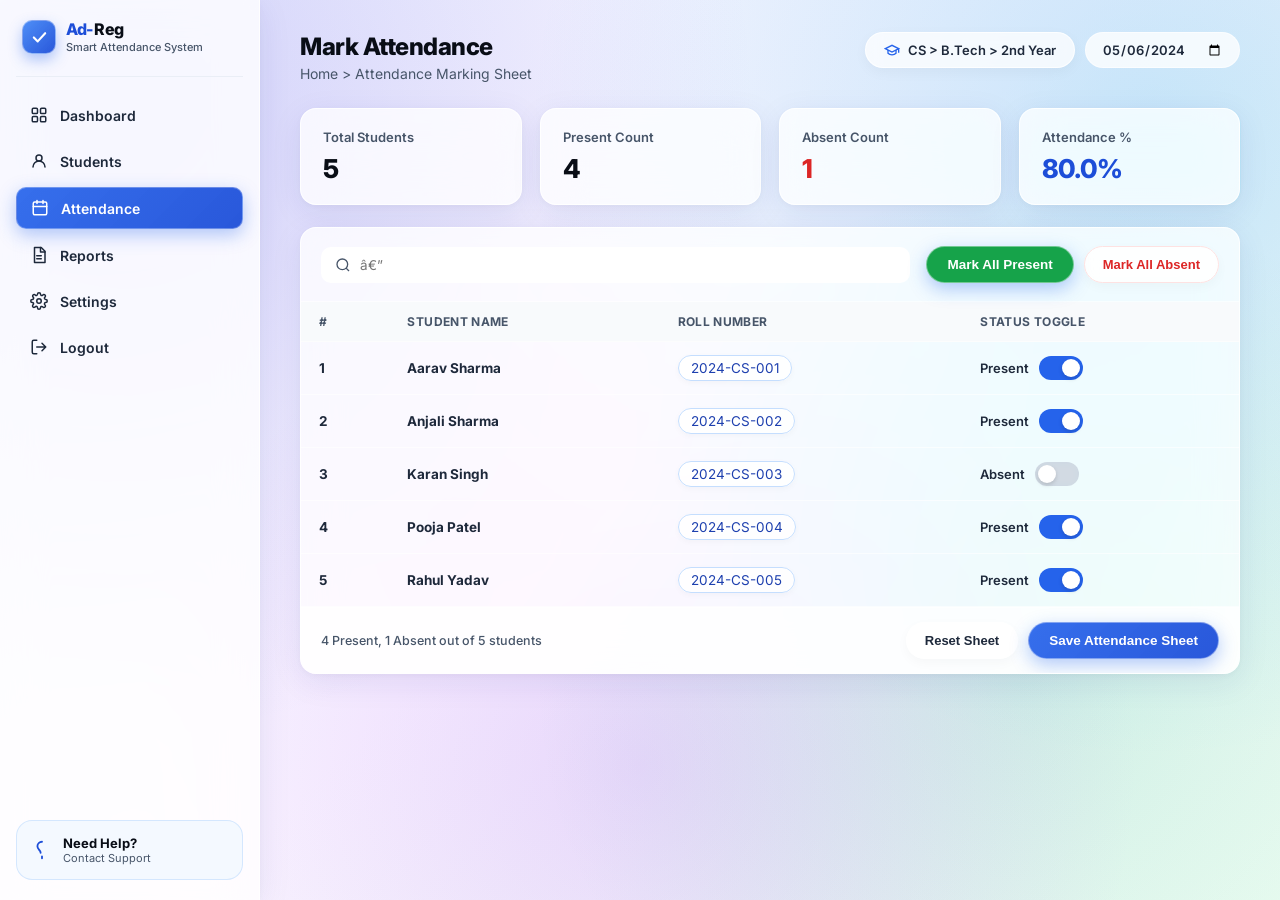
==== attendance.html @ e1b3cce5 "first commit" ====
﻿<!DOCTYPE html>
<html lang="en">
<head>
<meta charset="UTF-8">
<meta name="viewport" content="width=device-width, initial-scale=1.0">
<title>Ad-Reg â€” Mark Attendance</title>
<link rel="preconnect" href="https://fonts.googleapis.com">
<link href="https://fonts.googleapis.com/css2?family=Inter:wght@400;500;600;700;800&display=swap" rel="stylesheet">
<link rel="stylesheet" href="styles.css">
</head>
<body class="app-body">

<div class="app-shell">

  <aside class="sidebar" id="sidebar">
    <div class="sidebar-brand">
      <span class="badge">
        <svg viewBox="0 0 24 24" fill="none" xmlns="http://www.w3.org/2000/svg">
          <path d="M4 12L9.5 17.5L20 6" stroke="white" stroke-width="3" stroke-linecap="round" stroke-linejoin="round"/>
        </svg>
      </span>
      <div>
        <h1><span class="accent">Ad-</span><span class="dark">Reg</span></h1>
        <p class="sidebar-tag">Smart Attendance System</p>
      </div>
    </div>

    <nav class="nav-list">
      <a href="dashboard.html" class="nav-item">
        <svg viewBox="0 0 24 24"><rect x="3" y="3" width="7" height="7" rx="1.5"/><rect x="14" y="3" width="7" height="7" rx="1.5"/><rect x="3" y="14" width="7" height="7" rx="1.5"/><rect x="14" y="14" width="7" height="7" rx="1.5"/></svg>
        Dashboard
      </a>
      <a href="students.html" class="nav-item">
        <svg viewBox="0 0 24 24"><circle cx="12" cy="8" r="4"/><path d="M4 20c0-4.4 3.6-8 8-8s8 3.6 8 8"/></svg>
        Students
      </a>
      <a href="attendance.html" class="nav-item active">
        <svg viewBox="0 0 24 24"><rect x="3" y="4" width="18" height="17" rx="2"/><path d="M8 2v4M16 2v4M3 10h18"/></svg>
        Attendance
      </a>
      <a href="reports.html" class="nav-item">
        <svg viewBox="0 0 24 24"><path d="M6 2h9l5 5v15H6z"/><path d="M14 2v6h6M9 13h6M9 17h6"/></svg>
        Reports
      </a>
      <a href="settings.html" class="nav-item">
        <svg viewBox="0 0 24 24"><circle cx="12" cy="12" r="3"/><path d="M19.4 15a1.7 1.7 0 0 0 .3 1.9l.1.1a2 2 0 1 1-2.8 2.8l-.1-.1a1.7 1.7 0 0 0-1.9-.3 1.7 1.7 0 0 0-1 1.5V21a2 2 0 1 1-4 0v-.1a1.7 1.7 0 0 0-1-1.6 1.7 1.7 0 0 0-1.9.3l-.1.1a2 2 0 1 1-2.8-2.8l.1-.1a1.7 1.7 0 0 0 .3-1.9 1.7 1.7 0 0 0-1.5-1H3a2 2 0 1 1 0-4h.1a1.7 1.7 0 0 0 1.6-1 1.7 1.7 0 0 0-.3-1.9l-.1-.1a2 2 0 1 1 2.8-2.8l.1.1a1.7 1.7 0 0 0 1.9.3H9a1.7 1.7 0 0 0 1-1.5V3a2 2 0 1 1 4 0v.1a1.7 1.7 0 0 0 1 1.5 1.7 1.7 0 0 0 1.9-.3l.1-.1a2 2 0 1 1 2.8 2.8l-.1.1a1.7 1.7 0 0 0-.3 1.9V9a1.7 1.7 0 0 0 1.5 1H21a2 2 0 1 1 0 4h-.1a1.7 1.7 0 0 0-1.5 1Z"/></svg>
        Settings
      </a>
      <a href="index.html" class="nav-item">
        <svg viewBox="0 0 24 24"><path d="M9 21H5a2 2 0 0 1-2-2V5a2 2 0 0 1 2-2h4"/><path d="M16 17l5-5-5-5M21 12H9"/></svg>
        Logout
      </a>
    </nav>

    <div class="help-widget">
      <svg viewBox="0 0 24 24"><path d="M12 19v2M12 3a5 5 0 0 0-5 5c0 2 1 3 2 4s1.5 1.5 1.5 3"/><circle cx="12" cy="9" r="0"/></svg>
      <div>
        <p class="help-title">Need Help?</p>
        <p class="help-sub">Contact Support</p>
      </div>
    </div>
  </aside>

  <main class="main-content">

    <header class="content-header">
      <div>
        <h2>Mark Attendance</h2>
        <p class="welcome-line">Home &gt; Attendance Marking Sheet</p>
      </div>
      <div class="header-actions">
        <div class="select-wrapper">
          <button type="button" class="btn-faction-selector" id="openFactionBtn">
            <svg viewBox="0 0 24 24" class="faction-icon" fill="none" stroke="currentColor" stroke-width="2"><path d="M22 10v6M2 10l10-5 10 5-10 5z"/><path d="M6 12v5c3 3 9 3 12 0v-5"/></svg>
            <span id="factionButtonText">CS &gt; B.Tech &gt; 2nd Year</span>
          </button>
        </div>
        <input type="date" id="attendanceDatePicker" class="select-pill" value="2024-05-06">
      </div>
    </header>

    <!-- Live Attendance Marking Stats Summary -->
    <section class="stat-grid">
      <div class="stat-card">
        <p class="stat-label">Total Students</p>
        <p class="stat-value" id="markTotalCount">5</p>
      </div>
      <div class="stat-card">
        <p class="stat-label">Present Count</p>
        <p class="stat-value" id="markPresentCount">4</p>
      </div>
      <div class="stat-card">
        <p class="stat-label">Absent Count</p>
        <p class="stat-value stat-danger" id="markAbsentCount">1</p>
      </div>
      <div class="stat-card">
        <p class="stat-label">Attendance %</p>
        <p class="stat-value stat-accent" id="markPercentageRate">80.0%</p>
      </div>
    </section>

    <!-- Marking Table Panel -->
    <section class="panel table-panel">
      
      <div class="table-toolbar">
        <div class="search-box">
          <svg viewBox="0 0 24 24" fill="none" stroke="currentColor" stroke-width="2"><circle cx="11" cy="11" r="8"/><line x1="21" y1="21" x2="16.65" y2="16.65"/></svg>
          <input type="text" id="markingSearchInput" placeholder="â€”">
        </div>

        <div style="display: flex; gap: 10px;">
          <button type="button" class="btn-primary-action" style="background: #16a34a;" onclick="markAllStatus(true)">Mark All Present</button>
          <button type="button" class="btn-secondary" style="color: var(--danger); border-color: #fee2e2;" onclick="markAllStatus(false)">Mark All Absent</button>
        </div>
      </div>

      <div class="table-responsive">
        <table class="data-table">
          <thead>
            <tr>
              <th>#</th>
              <th>Student Name</th>
              <th>Roll Number</th>
              <th>Status Toggle</th>
            </tr>
          </thead>
          <tbody id="attendanceMarkingBody">
            <!-- Rendered via script.js -->
          </tbody>
        </table>
      </div>

      <div class="table-footer" style="display: flex; justify-content: space-between; align-items: center;">
        <p id="markingSummaryText">5 students in this session</p>
        <div style="display: flex; gap: 10px;">
          <button type="button" class="btn-secondary" onclick="location.reload()">Reset Sheet</button>
          <button type="button" class="btn-primary-action" onclick="saveAttendanceSheet()">Save Attendance Sheet</button>
        </div>
      </div>

    </section>

  </main>

</div>

<script src="script.js"></script>
</body>
</html>
---- styles.css ----
:root{
  /* blue palette */
  --blue-50:  #eff6ff;
  --blue-100: #dbeafe;
  --blue-200: #bfdbfe;
  --blue-300: #93c5fd;
  --blue-400: #60a5fa;
  --blue-500: #3b82f6;
  --blue-600: #2563eb;
  --blue-700: #1d4ed8;
  --blue-800: #1e40af;
  --blue-900: #1e3a8a;

  --ink-900:#090d16;
  --ink-700:#1e293b;
  --ink-500:#475569;
  --ink-300:#94a3b8;
  --border:rgba(255, 255, 255, 0.6);
  --bg:#f8fafc;
  --white:rgba(255, 255, 255, 0.78);
  --danger:#dc2626;
  
  /* Glassmorphism System Tokens */
  --radius-lg:22px;
  --radius-md:16px;
  --radius-sm:10px;
  
  --glass-bg: rgba(255, 255, 255, 0.78);
  --glass-bg-hover: rgba(255, 255, 255, 0.92);
  --glass-border: 1px solid rgba(255, 255, 255, 0.85);
  --glass-blur: blur(20px) saturate(190%);
  --glass-shadow: 0 8px 32px 0 rgba(31, 38, 135, 0.08), 0 2px 8px 0 rgba(0, 0, 0, 0.04);
  --glass-input-bg: rgba(255, 255, 255, 0.8);
}

*{box-sizing:border-box; margin:0; padding:0;}

body, .app-body{
  font-family:'Inter', -apple-system, BlinkMacSystemFont, sans-serif;
  background:
    radial-gradient(circle at 10% 12%, rgba(79, 70, 229, 0.2), transparent 45%),
    radial-gradient(circle at 90% 15%, rgba(14, 165, 233, 0.22), transparent 45%),
    radial-gradient(circle at 50% 85%, rgba(168, 85, 247, 0.2), transparent 50%),
    radial-gradient(circle at 80% 75%, rgba(16, 185, 129, 0.16), transparent 40%),
    linear-gradient(135deg, #f0f4ff 0%, #faf5ff 50%, #f0fdf4 100%);
  background-attachment: fixed;
  min-height:100vh;
  display:flex;
  align-items:center;
  justify-content:center;
  padding:40px 20px;
  color:var(--ink-900);
}

.page{
  width:100%;
  max-width:960px;
  display:flex;
  flex-direction:column;
  align-items:center;
  gap:28px;
}

.brand{
  display:flex;
  flex-direction:column;
  align-items:center;
  gap:6px;
  text-align:center;
}

.brand-mark{
  display:flex;
  align-items:center;
  gap:8px;
}

.brand-mark .badge{
  width:36px;
  height:36px;
  border-radius:12px;
  background:linear-gradient(135deg, rgba(59,130,246,0.9), rgba(29,78,216,0.95));
  display:flex;
  align-items:center;
  justify-content:center;
  box-shadow:0 6px 16px rgba(37,99,235,0.35);
  border:1px solid rgba(255,255,255,0.4);
  backdrop-filter:blur(8px);
}

.brand-mark .badge svg{width:18px; height:18px;}

.brand-mark h1{
  font-size:26px;
  font-weight:800;
  letter-spacing:-0.02em;
}
.brand-mark h1 .accent{color:var(--blue-700);}
.brand-mark h1 .dark{color:var(--ink-900);}

.brand p{
  font-size:14px;
  color:var(--ink-500);
  font-weight:500;
}

.card{
  width:100%;
  background:var(--glass-bg);
  backdrop-filter:var(--glass-blur);
  -webkit-backdrop-filter:var(--glass-blur);
  border-radius:var(--radius-lg);
  box-shadow:var(--glass-shadow);
  display:grid;
  grid-template-columns:1fr 1fr;
  overflow:hidden;
  border:var(--glass-border);
}

/* ---------- Illustration side ---------- */
.illustration{
  position:relative;
  background:linear-gradient(160deg, var(--blue-50) 0%, #e7f0fe 60%, var(--blue-100) 100%);
  display:flex;
  align-items:center;
  justify-content:center;
  padding:40px;
  overflow:hidden;
}

.illustration::before,
.illustration::after{
  content:"";
  position:absolute;
  border-radius:50%;
}
.illustration::before{
  width:260px; height:260px;
  background:radial-gradient(circle, rgba(37,99,235,0.10), transparent 70%);
  top:-60px; left:-60px;
}
.illustration::after{
  width:220px; height:220px;
  background:radial-gradient(circle, rgba(37,99,235,0.12), transparent 70%);
  bottom:-60px; right:-40px;
}

.illustration svg{
  position:relative;
  z-index:1;
  width:100%;
  max-width:320px;
  height:auto;
}

.float-dot{
  position:absolute;
  border-radius:50%;
  background:var(--blue-500);
  opacity:0.25;
}
.fd1{width:10px; height:10px; top:18%; left:20%;}
.fd2{width:14px; height:14px; bottom:22%; right:16%;}
.fd3{width:8px; height:8px; top:65%; left:12%;}

/* ---------- Form side ---------- */
.form-side{
  padding:52px 48px;
  display:flex;
  flex-direction:column;
  justify-content:center;
}

.form-side h2{
  font-size:26px;
  font-weight:800;
  letter-spacing:-0.02em;
  margin-bottom:6px;
}

.form-side .subtitle{
  font-size:14px;
  color:var(--ink-500);
  margin-bottom:30px;
}

.field{
  margin-bottom:18px;
}

.field label{
  display:block;
  font-size:13px;
  font-weight:600;
  color:var(--ink-700);
  margin-bottom:7px;
}

.input-wrap{
  position:relative;
}

.input-wrap input{
  width:100%;
  padding:12px 16px;
  font-size:14px;
  font-family:inherit;
  color:var(--ink-900);
  background:rgba(255, 255, 255, 0.65);
  backdrop-filter:blur(8px);
  -webkit-backdrop-filter:blur(8px);
  border:1px solid rgba(226, 232, 240, 0.8);
  border-radius:var(--radius-sm);
  outline:none;
  box-shadow:0 2px 6px rgba(0,0,0,0.02);
  transition:all .2s ease;
}

.input-wrap input::placeholder{color:var(--ink-300);}

.input-wrap input:focus{
  background:rgba(255, 255, 255, 0.9);
  border-color:var(--blue-500);
  box-shadow:0 0 0 4px rgba(59, 130, 246, 0.16);
}

.input-wrap input.error{
  border-color:var(--danger);
}

.input-wrap input.error:focus{
  box-shadow:0 0 0 4px rgba(239, 68, 68, 0.16);
}

.toggle-visibility{
  position:absolute;
  right:12px;
  top:50%;
  transform:translateY(-50%);
  background:none;
  border:none;
  cursor:pointer;
  padding:4px;
  color:var(--ink-300);
  display:flex;
  align-items:center;
  justify-content:center;
  transition:color .15s ease;
}
.toggle-visibility:hover{color:var(--ink-500);}
.toggle-visibility svg{width:18px; height:18px;}

.error-text{
  font-size:12px;
  color:var(--danger);
  margin-top:6px;
  display:none;
}
.error-text.show{display:block;}

.row-between{
  display:flex;
  align-items:center;
  justify-content:space-between;
  margin-bottom:26px;
}

.remember{
  display:flex;
  align-items:center;
  gap:8px;
  font-size:13px;
  color:var(--ink-700);
  user-select:none;
  cursor:pointer;
}

.remember input[type="checkbox"]{
  width:16px;
  height:16px;
  accent-color:var(--blue-600);
  cursor:pointer;
}

.forgot{
  font-size:13px;
  color:var(--blue-700);
  font-weight:600;
  text-decoration:none;
}
.forgot:hover{text-decoration:underline;}

.btn-login{
  width:100%;
  padding:14px;
  background:linear-gradient(135deg, rgba(37, 99, 235, 0.92), rgba(29, 78, 216, 0.95));
  color:#fff;
  border:1px solid rgba(255, 255, 255, 0.4);
  backdrop-filter:blur(8px);
  border-radius:999px;
  font-size:15px;
  font-weight:700;
  font-family:inherit;
  cursor:pointer;
  display:flex;
  align-items:center;
  justify-content:center;
  gap:8px;
  transition:all .2s ease;
  box-shadow:0 8px 24px -4px rgba(37, 99, 235, 0.4);
}
.btn-login:hover{transform:translateY(-2px); box-shadow:0 12px 28px -4px rgba(37, 99, 235, 0.5);}
.btn-login:active{transform:scale(0.98);}
.btn-login:disabled{opacity:0.7; cursor:not-allowed;}

.spinner{
  width:16px; height:16px;
  border:2px solid rgba(255,255,255,0.4);
  border-top-color:#fff;
  border-radius:50%;
  animation:spin .7s linear infinite;
  display:none;
}
@keyframes spin{to{transform:rotate(360deg);}}

.signup-line{
  text-align:center;
  font-size:13px;
  color:var(--ink-500);
  margin-top:22px;
}
.signup-line a{
  color:var(--blue-700);
  font-weight:600;
  text-decoration:none;
}
.signup-line a:hover{text-decoration:underline;}

.footer-note{
  font-size:12px;
  color:var(--ink-300);
  text-align:center;
}

@media (max-width: 760px){
  .card{grid-template-columns:1fr;}
  .illustration{display:none;}
  .form-side{padding:36px 26px;}
}

/* ==========================================================
   DASHBOARD / APP SHELL (sidebar + main content)
   ========================================================== */

.app-body{
  padding:0;
  display:block;
  min-height:100vh;
}

.app-shell{
  display:flex;
  min-height:100vh;
}

/* ---- Sidebar ---- */
.sidebar{
  width:260px;
  flex-shrink:0;
  background:rgba(255, 255, 255, 0.82);
  backdrop-filter:var(--glass-blur);
  -webkit-backdrop-filter:var(--glass-blur);
  border-right:var(--glass-border);
  box-shadow:var(--glass-shadow);
  display:flex;
  flex-direction:column;
  padding:20px 16px;
  position:sticky;
  top:0;
  height:100vh;
  transition: transform 0.35s cubic-bezier(0.34, 1.56, 0.64, 1), width 0.35s cubic-bezier(0.34, 1.56, 0.64, 1), padding 0.3s ease;
  z-index: 90;
}

/* ==========================================================
   STUDENT PORTAL FLOATING PROFILE BADGE & SNUG DROPDOWN MENU
   ========================================================== */

.student-portal-shell {
  width: 100%;
  max-width: 1360px;
  margin: 0 auto;
  padding: 24px 28px 48px;
  min-height: 100vh;
  display: flex;
  flex-direction: column;
}

.student-portal-top-bar {
  display: flex;
  align-items: center;
  justify-content: space-between;
  gap: 20px;
  margin-bottom: 24px;
  position: relative;
  z-index: 1000;
}

/* Left: Rectangular Profile Badge matching StudentPortal badge style */
.student-profile-dropdown-wrapper {
  position: relative;
  display: inline-block;
  z-index: 1010;
}

.student-profile-header-card {
  display: inline-flex;
  align-items: center;
  gap: 12px;
  background: rgba(255, 255, 255, 0.88);
  backdrop-filter: blur(16px);
  -webkit-backdrop-filter: blur(16px);
  border: 1px solid rgba(255, 255, 255, 0.95);
  padding: 6px 14px 6px 8px;
  border-radius: 14px;
  box-shadow: 0 4px 16px rgba(0, 0, 0, 0.05);
  cursor: pointer;
  user-select: none;
  transition: all 0.25s cubic-bezier(0.34, 1.56, 0.64, 1);
}

.student-profile-header-card:hover {
  background: rgba(255, 255, 255, 0.98);
  transform: translateY(-2px);
  box-shadow: 0 8px 24px rgba(31, 38, 135, 0.12);
}

.student-profile-header-card .avatar-circle {
  width: 36px;
  height: 36px;
  border-radius: 10px;
  background: linear-gradient(135deg, var(--blue-600), var(--blue-800));
  color: #fff;
  display: flex;
  align-items: center;
  justify-content: center;
  font-size: 13.5px;
  font-weight: 700;
  box-shadow: 0 4px 12px rgba(37, 99, 235, 0.25);
  border: 1.5px solid #fff;
  flex-shrink: 0;
}

.student-profile-header-card .profile-card-text {
  display: flex;
  flex-direction: column;
  text-align: left;
  line-height: 1.2;
}

.student-profile-header-card .profile-card-name {
  font-size: 13.5px;
  font-weight: 800;
  color: var(--ink-900);
}

.student-profile-header-card .profile-card-meta {
  font-size: 10.5px;
  font-weight: 600;
  color: var(--ink-500);
  margin-top: 1px;
}

.student-profile-header-card .profile-card-arrow {
  color: var(--ink-500);
  margin-left: 4px;
  display: flex;
  align-items: center;
  transition: transform 0.3s cubic-bezier(0.34, 1.56, 0.64, 1);
}

.student-profile-dropdown-wrapper.active .profile-card-arrow {
  transform: rotate(180deg);
  color: var(--blue-600);
}

/* Floating Frosted Glass Dropdown Menu — wraps up tightly after the last option */
.student-nav-dropdown-menu {
  position: absolute;
  top: calc(100% + 10px);
  left: 0;
  width: 270px;
  background: rgba(255, 255, 255, 0.94);
  backdrop-filter: blur(24px) saturate(190%);
  -webkit-backdrop-filter: blur(24px) saturate(190%);
  border: 1px solid rgba(255, 255, 255, 0.95);
  border-radius: 16px;
  box-shadow: 0 16px 40px rgba(15, 23, 42, 0.12), 0 4px 12px rgba(0, 0, 0, 0.04);
  padding: 10px;
  display: none;
  flex-direction: column;
  gap: 4px;
  z-index: 1020;
  height: auto;
  max-height: fit-content;
  overflow: hidden;
  animation: dropdownFadeIn 0.22s cubic-bezier(0.34, 1.56, 0.64, 1);
}

.student-profile-dropdown-wrapper.active .student-nav-dropdown-menu {
  display: flex;
}

@keyframes dropdownFadeIn {
  from {
    opacity: 0;
    transform: translateY(-8px) scale(0.97);
  }
  to {
    opacity: 1;
    transform: translateY(0) scale(1);
  }
}

.student-dropdown-item {
  display: flex;
  align-items: center;
  gap: 12px;
  padding: 10px 14px;
  border-radius: 10px;
  font-size: 13.5px;
  font-weight: 600;
  color: var(--ink-700);
  text-decoration: none;
  transition: all 0.2s ease;
}

.student-dropdown-item svg {
  width: 18px;
  height: 18px;
  stroke: var(--ink-500);
  stroke-width: 2;
  fill: none;
  transition: stroke 0.2s ease;
  flex-shrink: 0;
}

.student-dropdown-item:hover {
  background: var(--blue-50);
  color: var(--blue-700);
}

.student-dropdown-item:hover svg {
  stroke: var(--blue-600);
}

.student-dropdown-item.active {
  background: linear-gradient(135deg, rgba(37, 99, 235, 0.12), rgba(59, 130, 246, 0.18));
  color: var(--blue-700);
  font-weight: 700;
}

.student-dropdown-item.active svg {
  stroke: var(--blue-700);
}

.student-dropdown-divider {
  height: 1px;
  background: rgba(226, 232, 240, 0.8);
  margin: 6px 4px;
}

.student-dropdown-item.text-danger {
  color: var(--danger);
}

.student-dropdown-item.text-danger svg {
  stroke: var(--danger);
}

.student-dropdown-item.text-danger:hover {
  background: #fef2f2;
}

.portal-welcome-banner {
  display: flex;
  align-items: center;
  justify-content: space-between;
  margin-bottom: 24px;
  background: var(--glass-bg);
  backdrop-filter: var(--glass-blur);
  -webkit-backdrop-filter: var(--glass-blur);
  border: var(--glass-border);
  border-radius: var(--radius-lg);
  padding: 22px 28px;
  box-shadow: var(--glass-shadow);
}

.portal-welcome-banner h2 {
  font-size: 22px;
  font-weight: 800;
  color: var(--ink-900);
  letter-spacing: -0.02em;
}

.portal-welcome-banner .welcome-line {
  font-size: 13.5px;
  color: var(--ink-500);
  font-weight: 500;
  margin-top: 4px;
}

.sidebar-toggle-btn {
  display: inline-flex;
  align-items: center;
  justify-content: center;
  width: 40px;
  height: 40px;
  border-radius: var(--radius-sm);
  background: var(--glass-bg);
  backdrop-filter: var(--glass-blur);
  -webkit-backdrop-filter: var(--glass-blur);
  border: var(--glass-border);
  color: var(--ink-700);
  cursor: pointer;
  box-shadow: var(--glass-shadow);
  transition: all 0.2s ease;
  flex-shrink: 0;
}
.sidebar-toggle-btn:hover {
  background: var(--glass-bg-hover);
  color: var(--blue-600);
  transform: translateY(-1px);
}

.sidebar-brand{
  display:flex;
  align-items:center;
  gap:10px;
  padding:0 6px 22px;
  border-bottom:1px solid rgba(226, 232, 240, 0.6);
  margin-bottom:18px;
}

.student-portal-header-badge {
  display: flex;
  align-items: center;
  gap: 10px;
  background: rgba(255, 255, 255, 0.85);
  backdrop-filter: blur(12px);
  -webkit-backdrop-filter: blur(12px);
  border: 1px solid rgba(255, 255, 255, 0.95);
  padding: 6px 14px;
  border-radius: 14px;
  box-shadow: 0 4px 16px rgba(0, 0, 0, 0.04);
  transition: all 0.2s ease;
  flex-shrink: 0;
}

.student-portal-header-badge:hover {
  background: rgba(255, 255, 255, 0.98);
  transform: translateY(-1px);
  box-shadow: 0 8px 22px rgba(31, 38, 135, 0.1);
}

.sidebar-brand .badge{
  width:34px;
  height:34px;
  border-radius:10px;
  background:linear-gradient(135deg, rgba(59,130,246,0.9), rgba(29,78,216,0.95));
  display:flex;
  align-items:center;
  justify-content:center;
  flex-shrink:0;
  box-shadow:0 6px 14px rgba(37,99,235,0.35);
  border:1px solid rgba(255,255,255,0.4);
}
.sidebar-brand .badge svg{width:17px; height:17px;}

.sidebar-brand h1{
  font-size:16px;
  font-weight:800;
  letter-spacing:-0.02em;
  line-height:1.2;
}
.sidebar-brand h1 .accent{color:var(--blue-700);}
.sidebar-brand h1 .dark{color:var(--ink-900);}

.sidebar-tag{
  font-size:11px;
  color:var(--ink-500);
  font-weight:500;
}

.nav-list{
  display:flex;
  flex-direction:column;
  gap:6px;
  flex:1;
}

.nav-item{
  display:flex;
  align-items:center;
  gap:12px;
  padding:11px 14px;
  border-radius:var(--radius-sm);
  font-size:14px;
  font-weight:600;
  color:var(--ink-700);
  text-decoration:none;
  transition:all .2s ease;
}

.nav-item svg{
  width:18px;
  height:18px;
  fill:none;
  stroke:currentColor;
  stroke-width:2;
  stroke-linecap:round;
  stroke-linejoin:round;
  flex-shrink:0;
}

.nav-item:hover{
  background:rgba(239, 246, 255, 0.7);
  color:var(--blue-700);
  transform:translateX(2px);
}

.nav-item.active{
  background:linear-gradient(135deg, rgba(37, 99, 235, 0.92), rgba(29, 78, 216, 0.95));
  color:#fff;
  box-shadow:0 6px 18px rgba(37, 99, 235, 0.35);
  border:1px solid rgba(255, 255, 255, 0.3);
}

.help-widget{
  display:flex;
  align-items:center;
  gap:10px;
  background:rgba(239, 246, 255, 0.65);
  backdrop-filter:blur(8px);
  border-radius:var(--radius-md);
  padding:14px;
  margin-top:12px;
  border:1px solid rgba(191, 219, 254, 0.6);
}
.help-widget svg{
  width:22px; height:22px;
  stroke:var(--blue-700);
  fill:none;
  stroke-width:2;
  stroke-linecap:round;
  flex-shrink:0;
}
.help-title{font-size:13px; font-weight:700; color:var(--ink-900);}
.help-sub{font-size:11px; color:var(--ink-500);}

/* ---- Main content ---- */
.main-content{
  flex:1;
  padding:32px 40px;
  min-width:0;
}

.content-header{
  display:flex;
  align-items:flex-start;
  justify-content:space-between;
  margin-bottom:26px;
  flex-wrap:wrap;
  gap:12px;
}

.content-header h2{
  font-size:24px;
  font-weight:800;
  letter-spacing:-0.02em;
  margin-bottom:4px;
}

.welcome-line{
  font-size:14px;
  color:var(--ink-500);
}

.today-pill{
  background:var(--glass-bg);
  backdrop-filter:var(--glass-blur);
  border:var(--glass-border);
  border-radius:999px;
  padding:8px 18px;
  font-size:13px;
  font-weight:600;
  color:var(--ink-700);
  height:fit-content;
  box-shadow:var(--glass-shadow);
}

/* ---- Stat cards ---- */
.stat-grid{
  display:grid;
  grid-template-columns:repeat(4, 1fr);
  gap:18px;
  margin-bottom:22px;
}

.stat-card{
  background:var(--glass-bg);
  backdrop-filter:var(--glass-blur);
  -webkit-backdrop-filter:var(--glass-blur);
  border:var(--glass-border);
  border-radius:var(--radius-md);
  padding:20px 22px;
  box-shadow:var(--glass-shadow);
  transition:all .25s ease;
}
.stat-card:hover{
  background:var(--glass-bg-hover);
  transform:translateY(-3px);
  box-shadow:0 14px 36px 0 rgba(31, 38, 135, 0.12);
}

.stat-label{
  font-size:13px;
  color:var(--ink-500);
  font-weight:600;
  margin-bottom:8px;
}

.stat-value{
  font-size:26px;
  font-weight:800;
  letter-spacing:-0.02em;
  color:var(--ink-900);
}

.stat-danger{color:var(--danger);}
.stat-accent{color:var(--blue-700);}

/* ---- Panels (chart + activity) ---- */
.panel-grid{
  display:grid;
  grid-template-columns:1.6fr 1fr;
  gap:18px;
}

.panel{
  background:var(--glass-bg);
  backdrop-filter:var(--glass-blur);
  -webkit-backdrop-filter:var(--glass-blur);
  border:var(--glass-border);
  border-radius:var(--radius-md);
  padding:22px 24px;
  box-shadow:var(--glass-shadow);
}

.panel h3{
  font-size:15px;
  font-weight:700;
  margin-bottom:14px;
}

.trend-svg{
  width:100%;
  height:180px;
}

.grid-lines line{
  stroke:var(--border);
  stroke-width:1;
}

.trend-dots circle{
  fill:var(--blue-600);
  stroke:#fff;
  stroke-width:2;
}

.trend-labels{
  display:flex;
  justify-content:space-between;
  font-size:12px;
  color:var(--ink-300);
  margin-top:8px;
  padding:0 2px;
}

.activity-list{
  list-style:none;
  display:flex;
  flex-direction:column;
  gap:16px;
}

.activity-item{
  display:flex;
  align-items:flex-start;
  gap:12px;
}

.activity-icon{
  width:34px;
  height:34px;
  border-radius:50%;
  background:var(--blue-50);
  display:flex;
  align-items:center;
  justify-content:center;
  flex-shrink:0;
}
.activity-icon svg{
  width:16px; height:16px;
  stroke:var(--blue-700);
  fill:none;
  stroke-width:2;
  stroke-linecap:round;
  stroke-linejoin:round;
}

.activity-text{
  font-size:13.5px;
  font-weight:600;
  color:var(--ink-900);
  line-height:1.4;
}

.activity-time{
  font-size:12px;
  color:var(--ink-300);
  margin-top:2px;
}

/* ---- Responsive ---- */
@media (max-width: 1000px){
  .panel-grid{grid-template-columns:1fr;}
  .stat-grid{grid-template-columns:repeat(2, 1fr);}
}

@media (max-width: 760px){
  .app-shell{flex-direction:column;}
  .sidebar{
    width:100%;
    height:auto;
    position:relative;
    flex-direction:row;
    align-items:center;
    flex-wrap:wrap;
    padding:14px 16px;
  }
  .sidebar-brand{border-bottom:none; margin-bottom:0; padding-bottom:0;}
  .nav-list{display:none;}
  .help-widget{display:none;}
  .main-content{padding:22px 18px;}
  .stat-grid{grid-template-columns:1fr 1fr;}
}

/* ---- Dynamic Header Actions & Modal Styles ---- */
.header-actions{
  display:flex;
  align-items:center;
  gap:10px;
}

.select-pill{
  background:var(--white);
  border:1px solid var(--border);
  border-radius:999px;
  padding:8px 16px;
  font-size:13px;
  font-weight:600;
  color:var(--ink-700);
  outline:none;
  cursor:pointer;
  transition:border-color .15s ease, box-shadow .15s ease;
  font-family:inherit;
}
.select-pill:hover, .select-pill:focus{
  border-color:var(--blue-500);
  box-shadow:0 0 0 3px rgba(37,99,235,0.12);
}

.btn-update-stats{
  display:inline-flex;
  align-items:center;
  gap:6px;
  background:var(--blue-600);
  color:#fff;
  border:none;
  border-radius:999px;
  padding:8px 16px;
  font-size:13px;
  font-weight:600;
  cursor:pointer;
  transition:background .15s ease, transform .15s ease;
}
.btn-update-stats:hover{
  background:var(--blue-700);
  transform:translateY(-1px);
}
.btn-update-stats svg{
  width:15px;
  height:15px;
  fill:none;
  stroke:currentColor;
  stroke-width:2.2;
}

/* Modal Overlay */
.modal-overlay{
  position:fixed;
  inset:0;
  background:rgba(15, 23, 42, 0.45);
  backdrop-filter:blur(4px);
  display:flex;
  align-items:center;
  justify-content:center;
  padding:20px;
  z-index:100;
  opacity:0;
  pointer-events:none;
  transition:opacity .25s ease;
}
.modal-overlay.active{
  opacity:1;
  pointer-events:auto;
}

.modal-card{
  background:rgba(255, 255, 255, 0.82);
  backdrop-filter:blur(20px) saturate(180%);
  -webkit-backdrop-filter:blur(20px) saturate(180%);
  border-radius:var(--radius-lg);
  width:100%;
  max-width:440px;
  padding:28px;
  box-shadow:0 20px 50px 0 rgba(31, 38, 135, 0.15), 0 4px 12px 0 rgba(0, 0, 0, 0.05);
  border:1px solid rgba(255, 255, 255, 0.8);
  transform:scale(0.95);
  transition:transform .25s ease;
}
.modal-overlay.active .modal-card{
  transform:scale(1);
}

.modal-header{
  display:flex;
  align-items:center;
  justify-content:space-between;
  margin-bottom:18px;
}
.modal-header h3{
  font-size:18px;
  font-weight:800;
  color:var(--ink-900);
}
.modal-close{
  background:rgba(255, 255, 255, 0.6);
  border:1px solid rgba(255, 255, 255, 0.8);
  width:32px;
  height:32px;
  border-radius:50%;
  font-size:20px;
  cursor:pointer;
  color:var(--ink-500);
  display:flex;
  align-items:center;
  justify-content:center;
  transition:all .15s ease;
}
.modal-close:hover{
  background:rgba(255, 255, 255, 0.9);
  color:var(--ink-900);
}
.modal-body{
  display:flex;
  flex-direction:column;
  gap:14px;
}
.modal-field{
  display:flex;
  flex-direction:column;
  gap:6px;
}
.modal-field label{
  font-size:13px;
  font-weight:600;
  color:var(--ink-700);
}
.modal-field input{
  padding:11px 14px;
  border:1px solid rgba(226, 232, 240, 0.8);
  border-radius:var(--radius-sm);
  font-size:14px;
  outline:none;
  background:rgba(255, 255, 255, 0.65);
  backdrop-filter:blur(8px);
  box-shadow:0 2px 6px rgba(0,0,0,0.02);
  font-family:inherit;
  transition:all .2s ease;
}
.modal-field input:focus{
  background:rgba(255, 255, 255, 0.9);
  border-color:var(--blue-500);
  box-shadow:0 0 0 3px rgba(59, 130, 246, 0.16);
}
.modal-footer{
  display:flex;
  justify-content:flex-end;
  gap:10px;
  margin-top:22px;
}
.btn-secondary{
  background:rgba(255, 255, 255, 0.75);
  color:var(--ink-700);
  border:1px solid rgba(255, 255, 255, 0.8);
  backdrop-filter:blur(8px);
  padding:10px 18px;
  border-radius:999px;
  font-size:13px;
  font-weight:600;
  cursor:pointer;
  box-shadow:0 4px 12px rgba(0,0,0,0.03);
  transition:all .2s ease;
}
.btn-secondary:hover{
  background:rgba(255, 255, 255, 0.95);
  color:var(--blue-700);
  transform:translateY(-1px);
}
.btn-primary{
  background:linear-gradient(135deg, rgba(37, 99, 235, 0.92), rgba(29, 78, 216, 0.95));
  color:#fff;
  border:1px solid rgba(255, 255, 255, 0.4);
  backdrop-filter:blur(8px);
  padding:10px 20px;
  border-radius:999px;
  font-size:13px;
  font-weight:600;
  cursor:pointer;
  box-shadow:0 6px 18px rgba(37, 99, 235, 0.35);
  transition:all .2s ease;
}
.btn-primary:hover{transform:translateY(-1px); box-shadow:0 8px 22px rgba(37, 99, 235, 0.45);}

/* ---- Floating Marker & Select Callout ---- */
.select-wrapper{
  position:relative;
  display:inline-flex;
  align-items:center;
}

.floating-marker{
  position:absolute;
  top:-34px;
  left:0;
  background:linear-gradient(135deg, #1d4ed8, #2563eb);
  color:#ffffff;
  font-size:11px;
  font-weight:700;
  padding:4px 12px;
  border-radius:999px;
  box-shadow:0 6px 14px rgba(37,99,235,0.35);
  white-space:nowrap;
  pointer-events:none;
  animation:floatBounce 2s ease-in-out infinite;
  z-index:10;
  transition:opacity .3s ease, transform .3s ease;
}
.floating-marker::after{
  content:'';
  position:absolute;
  bottom:-5px;
  left:20px;
  width:0;
  height:0;
  border-left:5px solid transparent;
  border-right:5px solid transparent;
  border-top:6px solid #2563eb;
}
.floating-marker.hidden{
  opacity:0;
  transform:translateY(6px);
  pointer-events:none;
}

@keyframes floatBounce{
  0%, 100%{transform:translateY(0);}
  50%{transform:translateY(-5px);}
}

.select-pill.select-pulse{
  border-color:var(--blue-500);
  animation:glowPulse 2s infinite;
}
@keyframes glowPulse{
  0%{box-shadow:0 0 0 0 rgba(37,99,235,0.4);}
  70%{box-shadow:0 0 0 8px rgba(37,99,235,0);}
  100%{box-shadow:0 0 0 0 rgba(37,99,235,0);}
}

/* ---- Empty Graph State ---- */
.chart-empty-state{
  display:flex;
  flex-direction:column;
  align-items:center;
  justify-content:center;
  padding:40px 20px;
  text-align:center;
  border:2px dashed rgba(147, 197, 253, 0.6);
  border-radius:var(--radius-md);
  background:rgba(239, 246, 255, 0.5);
  backdrop-filter:blur(8px);
  margin-top:10px;
  min-height:190px;
}
.empty-icon-ring{
  width:52px;
  height:52px;
  border-radius:50%;
  background:rgba(255, 255, 255, 0.85);
  border:1px solid rgba(191, 219, 254, 0.8);
  display:flex;
  align-items:center;
  justify-content:center;
  margin-bottom:12px;
  box-shadow:0 4px 12px rgba(37,99,235,0.1);
}
.empty-icon-ring svg{
  width:22px;
  height:22px;
  stroke:var(--blue-600);
}
.empty-title{
  font-size:15px;
  font-weight:700;
  color:var(--ink-900);
  margin-bottom:4px;
}
.empty-sub{
  font-size:12.5px;
  color:var(--ink-500);
  max-width:280px;
}

/* ---- Faction Selector Component & Modal Styles ---- */
.btn-faction-selector{
  display:inline-flex;
  align-items:center;
  gap:8px;
  background:rgba(255, 255, 255, 0.75);
  backdrop-filter:blur(8px);
  border:1px solid rgba(255, 255, 255, 0.8);
  border-radius:999px;
  padding:9px 18px;
  font-size:13px;
  font-weight:600;
  color:var(--ink-700);
  cursor:pointer;
  box-shadow:0 4px 14px rgba(0,0,0,0.04);
  transition:all .2s ease;
  font-family:inherit;
}
.btn-faction-selector:hover{
  background:rgba(255, 255, 255, 0.95);
  color:var(--blue-700);
  transform:translateY(-1px);
}
.btn-faction-selector.select-pulse{
  border-color:var(--blue-500);
  animation:glowPulse 2s infinite;
}

.btn-faction-selector .faction-icon{
  width:16px;
  height:16px;
  stroke:var(--blue-600);
  flex-shrink:0;
}
.btn-faction-selector .chevron-icon{
  width:14px;
  height:14px;
  stroke:var(--ink-500);
  flex-shrink:0;
  margin-left:2px;
}

.faction-modal-card{
  max-width:520px;
}

.modal-sub{
  font-size:12px;
  color:var(--ink-500);
  margin-top:2px;
}

/* Breadcrumb Live Preview Box */
.breadcrumb-box{
  background:rgba(239, 246, 255, 0.6);
  backdrop-filter:blur(8px);
  border:1px solid rgba(191, 219, 254, 0.8);
  border-radius:var(--radius-md);
  padding:14px 18px;
  margin-bottom:16px;
  display:flex;
  flex-direction:column;
  gap:6px;
}
.crumb-title{
  font-size:11px;
  font-weight:700;
  text-transform:uppercase;
  letter-spacing:0.04em;
  color:var(--blue-700);
}
.crumb-path{
  display:flex;
  align-items:center;
  flex-wrap:wrap;
  gap:6px;
  font-size:13px;
  font-weight:600;
}
.crumb-empty{
  font-size:13px;
  color:var(--ink-500);
  font-weight:500;
  font-style:italic;
}
.crumb-badge{
  background:rgba(255, 255, 255, 0.85);
  color:var(--blue-800);
  padding:4px 12px;
  border-radius:999px;
  border:1px solid rgba(191, 219, 254, 0.9);
  box-shadow:0 2px 6px rgba(0,0,0,0.03);
}
.crumb-sep{
  color:var(--blue-400);
  font-weight:700;
}

.faction-steps-body{
  gap:12px;
}

.modal-select{
  width:100%;
  padding:11px 16px;
  border:1px solid rgba(226, 232, 240, 0.8);
  border-radius:var(--radius-sm);
  font-size:13.5px;
  font-weight:500;
  color:var(--ink-900);
  outline:none;
  background:rgba(255, 255, 255, 0.65);
  backdrop-filter:blur(8px);
  cursor:pointer;
  transition:all .2s ease;
  font-family:inherit;
}
.modal-select:disabled{
  background:rgba(241, 245, 249, 0.5);
  color:var(--ink-300);
  cursor:not-allowed;
}
.modal-select:not(:disabled):hover, .modal-select:not(:disabled):focus{
  background:rgba(255, 255, 255, 0.9);
  border-color:var(--blue-500);
  box-shadow:0 0 0 3px rgba(59, 130, 246, 0.16);
}

.panel-title-row{
  display:flex;
  align-items:center;
  justify-content:space-between;
  gap:12px;
  margin-bottom:12px;
}
.panel-title-row h3{
  margin-bottom:0;
}

.active-faction-badge{
  background:rgba(239, 246, 255, 0.7);
  border:1px solid rgba(191, 219, 254, 0.9);
  color:var(--blue-700);
  padding:5px 14px;
  border-radius:999px;
  font-size:12px;
  font-weight:700;
}

/* ---- Students Page & Table Styles ---- */
.btn-primary-action{
  display:inline-flex;
  align-items:center;
  gap:8px;
  background:linear-gradient(135deg, rgba(37, 99, 235, 0.92), rgba(29, 78, 216, 0.95));
  color:#fff;
  border:1px solid rgba(255, 255, 255, 0.4);
  backdrop-filter:blur(8px);
  border-radius:999px;
  padding:10px 20px;
  font-size:13.5px;
  font-weight:600;
  cursor:pointer;
  box-shadow:0 6px 18px rgba(37, 99, 235, 0.35);
  transition:all .2s ease;
}
.btn-primary-action:hover{
  transform:translateY(-2px);
  box-shadow:0 10px 24px rgba(37, 99, 235, 0.45);
}
.btn-primary-action svg{
  width:16px;
  height:16px;
}

.table-panel{
  padding:0;
  overflow:hidden;
}

.table-toolbar{
  display:flex;
  align-items:center;
  justify-content:space-between;
  padding:18px 20px;
  border-bottom:1px solid var(--border);
  gap:16px;
  flex-wrap:wrap;
}

.search-box{
  position:relative;
  flex:1;
  min-width:260px;
}
.search-box svg{
  position:absolute;
  left:14px;
  top:50%;
  transform:translateY(-50%);
  width:16px;
  height:16px;
  stroke:var(--ink-500);
}
.search-box input{
  width:100%;
  padding:9px 14px 9px 38px;
  border:1px solid var(--border);
  border-radius:var(--radius-sm);
  font-size:13.5px;
  outline:none;
  transition:border-color .15s ease, box-shadow .15s ease;
  font-family:inherit;
}
.search-box input:focus{
  border-color:var(--blue-500);
  box-shadow:0 0 0 3px rgba(37,99,235,0.12);
}

.table-responsive{
  width:100%;
  overflow-x:auto;
}

.data-table{
  width:100%;
  border-collapse:collapse;
  text-align:left;
  font-size:13.5px;
}

.data-table th{
  background:var(--bg);
  padding:12px 18px;
  font-size:12px;
  font-weight:700;
  text-transform:uppercase;
  letter-spacing:0.03em;
  color:var(--ink-500);
  border-bottom:1px solid var(--border);
}

.data-table td{
  padding:14px 18px;
  border-bottom:1px solid var(--border);
  color:var(--ink-700);
  vertical-align:middle;
}

.data-table tbody tr{
  transition:background .15s ease;
}
.data-table tbody tr:hover{
  background:var(--blue-50);
}

.student-meta{
  display:flex;
  align-items:center;
  gap:10px;
}

.avatar-circle{
  width:34px;
  height:34px;
  border-radius:50%;
  background:linear-gradient(135deg, var(--blue-500), var(--blue-700));
  color:#fff;
  font-size:12.5px;
  font-weight:700;
  display:flex;
  align-items:center;
  justify-content:center;
  flex-shrink:0;
}

.student-name{
  font-weight:700;
  color:var(--ink-900);
}
.student-email{
  font-size:11.5px;
  color:var(--ink-500);
}

.status-badge{
  display:inline-flex;
  align-items:center;
  gap:4px;
  padding:3px 10px;
  border-radius:999px;
  font-size:11.5px;
  font-weight:700;
}
.status-badge.active{
  background:#dcfce7;
  color:#15803d;
}
.status-badge.inactive{
  background:#fee2e2;
  color:#b91c1c;
}

.table-actions{
  display:flex;
  align-items:center;
  gap:8px;
}
.btn-icon{
  background:none;
  border:1px solid var(--border);
  border-radius:6px;
  padding:6px;
  cursor:pointer;
  color:var(--ink-500);
  transition:all .15s ease;
}
.btn-icon:hover{
  border-color:var(--blue-500);
  color:var(--blue-700);
  background:var(--white);
}
.btn-icon svg{
  width:15px;
  height:15px;
}

.table-footer{
  padding:14px 20px;
  font-size:12.5px;
  color:var(--ink-500);
  font-weight:500;
  border-top:1px solid var(--border);
  background:var(--white);
}

/* ---- Student Portal & Holiday Manager Styles ---- */
.student-badge{
  background:linear-gradient(135deg, #059669, #10b981) !important;
}

.student-profile-widget{
  display:flex;
  align-items:center;
  gap:12px;
  background:var(--blue-50);
  border:1px solid var(--blue-200);
  border-radius:var(--radius-md);
  padding:14px;
  margin-top:auto;
  box-shadow:var(--clay-input-inset);
}
.avatar-circle{
  width:40px;
  height:40px;
  border-radius:50%;
  background:linear-gradient(135deg, var(--blue-500), var(--blue-700));
  color:#fff;
  font-size:14px;
  font-weight:700;
  display:flex;
  align-items:center;
  justify-content:center;
  box-shadow:4px 6px 12px rgba(37,99,235,0.35), inset -2px -2px 4px rgba(0,0,0,0.2), inset 2px 2px 4px rgba(255,255,255,0.4);
  flex-shrink:0;
}
.profile-name{font-size:13.5px; font-weight:700; color:var(--ink-900);}
.profile-meta{font-size:11px; color:var(--ink-500);}

.section-space{
  margin-top:24px;
}
.section-sub{
  font-size:12.5px;
  color:var(--ink-500);
}

/* Subject Progress Bars */
.subject-progress-list{
  display:flex;
  flex-direction:column;
  gap:16px;
  margin-top:12px;
}
.subject-item{
  display:flex;
  flex-direction:column;
  gap:6px;
}
.subject-header{
  display:flex;
  justify-content:space-between;
  font-size:13.5px;
  font-weight:600;
  color:var(--ink-900);
}
.progress-bar{
  width:100%;
  height:8px;
  background:var(--bg);
  border-radius:999px;
  overflow:hidden;
}
.progress-fill{
  height:100%;
  background:linear-gradient(90deg, var(--blue-500), var(--blue-700));
  border-radius:999px;
  transition:width .4s ease;
}

/* Academic Standing Card */
.academic-standing-card{
  display:flex;
  align-items:center;
  gap:20px;
  padding:14px 0;
}
.gpa-ring{
  width:76px;
  height:76px;
  border-radius:50%;
  background:linear-gradient(135deg, var(--blue-600), var(--blue-800));
  color:#fff;
  display:flex;
  flex-direction:column;
  align-items:center;
  justify-content:center;
  box-shadow:8px 10px 22px rgba(37,99,235,0.4), inset -4px -4px 8px rgba(0,0,0,0.3), inset 4px 4px 8px rgba(255,255,255,0.4);
  flex-shrink:0;
}
.gpa-score{font-size:22px; font-weight:800;}
.gpa-label{font-size:9.5px; text-transform:uppercase; letter-spacing:0.04em; opacity:0.85;}
.standing-status{font-size:15px; font-weight:700; color:var(--blue-700); margin-bottom:4px;}
.standing-note{font-size:12.5px; color:var(--ink-500); line-height:1.4;}

/* Results Cards */
.results-grid{
  display:grid;
  grid-template-columns:repeat(3, 1fr);
  gap:16px;
  margin-top:12px;
}
.result-card{
  background:rgba(255, 255, 255, 0.65);
  backdrop-filter:blur(10px);
  border:1px solid rgba(255, 255, 255, 0.8);
  border-radius:var(--radius-md);
  padding:18px;
  display:flex;
  flex-direction:column;
  gap:8px;
  box-shadow:0 6px 18px rgba(0,0,0,0.03);
  transition:all .2s ease;
}
.result-card:hover{
  background:rgba(255, 255, 255, 0.85);
  transform:translateY(-2px);
  box-shadow:0 10px 24px rgba(31, 38, 135, 0.08);
}
.result-term{font-size:13px; font-weight:600; color:var(--ink-700);}
.result-marks{font-size:18px; font-weight:800; color:var(--ink-900);}

/* Holidays & Working Day Override List */
.holidays-list{
  display:flex;
  flex-direction:column;
  gap:12px;
  margin-top:12px;
}
.holiday-item{
  display:flex;
  align-items:center;
  justify-content:space-between;
  padding:16px 20px;
  background:rgba(255, 255, 255, 0.65);
  backdrop-filter:blur(10px);
  border:1px solid rgba(255, 255, 255, 0.8);
  border-radius:var(--radius-md);
  box-shadow:0 4px 14px rgba(0,0,0,0.03);
  transition:all .2s ease;
}
.holiday-item:hover{
  background:rgba(255, 255, 255, 0.85);
  transform:translateY(-2px);
}
.holiday-item.is-working-day{
  background:rgba(239, 246, 255, 0.8);
  border-color:rgba(191, 219, 254, 0.9);
}
.holiday-info{
  display:flex;
  flex-direction:column;
  gap:2px;
}
.holiday-title{font-size:14px; font-weight:700; color:var(--ink-900);}
.holiday-date{font-size:12px; color:var(--ink-500);}

.holiday-tag{
  padding:5px 14px;
  border-radius:999px;
  font-size:11.5px;
  font-weight:700;
  border:1px solid rgba(255,255,255,0.5);
  backdrop-filter:blur(6px);
}
.holiday-tag.tag-holiday{
  background:rgba(254, 243, 199, 0.85);
  color:#92400e;
}
.holiday-tag.tag-working{
  background:rgba(219, 234, 254, 0.85);
  color:#1e40af;
}

/* Toggle Switch Component */
.toggle-switch{
  display:inline-flex;
  align-items:center;
  gap:10px;
  cursor:pointer;
  font-size:13px;
  font-weight:600;
  color:var(--ink-700);
}
.toggle-input{display:none;}
.toggle-slider{
  width:44px;
  height:24px;
  background:rgba(148, 163, 184, 0.4);
  backdrop-filter:blur(4px);
  border-radius:999px;
  position:relative;
  transition:background .2s ease;
}
.toggle-slider::after{
  content:'';
  position:absolute;
  top:3px;
  left:3px;
  width:18px;
  height:18px;
  background:#fff;
  border-radius:50%;
  box-shadow:0 2px 4px rgba(0,0,0,0.15);
  transition:transform .2s ease;
}
.toggle-input:checked + .toggle-slider{
  background:var(--blue-600);
}
.toggle-input:checked + .toggle-slider::after{
  transform:translateX(20px);
}

@media (max-width: 900px){
  .results-grid{grid-template-columns:1fr;}
}

.superadmin-badge{
  background:linear-gradient(135deg, #7c3aed, #4f46e5) !important;
}

.developer-badge{
  background:linear-gradient(135deg, #a855f7, #ec4899) !important;
  box-shadow:0 0 16px rgba(168,85,247,0.7) !important;
}

/* ==========================================================
   DEVELOPER GAMER DARK GLASS THEME STYLES (.dev-gamer-theme)
   ========================================================== */
body.dev-gamer-theme {
  background: #060911 !important;
  color: #f8fafc !important;
  background-image: 
    radial-gradient(circle at 15% 20%, rgba(168, 85, 247, 0.16) 0%, transparent 45%),
    radial-gradient(circle at 85% 80%, rgba(6, 182, 212, 0.14) 0%, transparent 45%) !important;
  background-attachment: fixed !important;
}

.dev-gamer-theme .sidebar {
  background: rgba(11, 15, 25, 0.78) !important;
  backdrop-filter: blur(16px) saturate(180%) !important;
  -webkit-backdrop-filter: blur(16px) saturate(180%) !important;
  border-right: 1px solid rgba(168, 85, 247, 0.3) !important;
  box-shadow: 6px 0 28px rgba(0,0,0,0.6) !important;
}

.dev-gamer-theme .sidebar-brand h1 .dark {
  color: #f8fafc !important;
}
.dev-gamer-theme .sidebar-brand h1 .accent {
  color: #a855f7 !important;
  text-shadow: 0 0 10px rgba(168,85,247,0.5) !important;
}
.dev-gamer-theme .sidebar-tag {
  color: #a855f7 !important;
}

.dev-gamer-theme .nav-item {
  color: #94a3b8 !important;
  border-radius: 10px !important;
  transition: all .2s ease !important;
}
.dev-gamer-theme .nav-item:hover {
  color: #f8fafc !important;
  background: rgba(168, 85, 247, 0.18) !important;
  border-left: 3px solid #a855f7 !important;
}
.dev-gamer-theme .nav-item.active {
  background: linear-gradient(135deg, rgba(168, 85, 247, 0.4), rgba(236, 72, 153, 0.3)) !important;
  color: #fff !important;
  border: 1px solid rgba(168, 85, 247, 0.6) !important;
  box-shadow: 0 0 16px rgba(168, 85, 247, 0.4) !important;
}
.dev-gamer-theme .nav-item svg {
  stroke: currentColor !important;
}

.dev-gamer-theme .help-widget {
  background: rgba(168, 85, 247, 0.12) !important;
  backdrop-filter: blur(10px) !important;
  border: 1px solid rgba(168, 85, 247, 0.35) !important;
  color: #f8fafc !important;
}
.dev-gamer-theme .help-title { color: #a855f7 !important; }
.dev-gamer-theme .help-sub { color: #94a3b8 !important; }

.dev-gamer-theme .content-header h2 {
  color: #f8fafc !important;
  text-shadow: 0 0 12px rgba(255,255,255,0.2) !important;
}
.dev-gamer-theme .welcome-line {
  color: #94a3b8 !important;
}

.dev-gamer-theme .panel {
  background: rgba(15, 20, 32, 0.76) !important;
  backdrop-filter: blur(16px) saturate(180%) !important;
  -webkit-backdrop-filter: blur(16px) saturate(180%) !important;
  border: 1px solid rgba(168, 85, 247, 0.3) !important;
  box-shadow: 0 10px 32px rgba(0,0,0,0.5), 0 0 15px rgba(168,85,247,0.15) !important;
  color: #f8fafc !important;
}
.dev-gamer-theme .panel h3 {
  color: #f8fafc !important;
}
.dev-gamer-theme .section-sub {
  color: #94a3b8 !important;
}

.dev-gamer-theme .stat-card {
  background: rgba(15, 20, 32, 0.76) !important;
  backdrop-filter: blur(16px) saturate(180%) !important;
  -webkit-backdrop-filter: blur(16px) saturate(180%) !important;
  border: 1px solid rgba(168, 85, 247, 0.3) !important;
  box-shadow: 0 8px 24px rgba(0,0,0,0.5) !important;
}
.dev-gamer-theme .stat-label {
  color: #94a3b8 !important;
}
.dev-gamer-theme .stat-value {
  color: #a855f7 !important;
  text-shadow: 0 0 12px rgba(168,85,247,0.4) !important;
}
.dev-gamer-theme .stat-accent {
  color: #06b6d4 !important;
  text-shadow: 0 0 12px rgba(6,182,212,0.4) !important;
}
.dev-gamer-theme .stat-danger {
  color: #f43f5e !important;
  text-shadow: 0 0 12px rgba(244,63,94,0.4) !important;
}

.dev-gamer-theme .result-card {
  background: rgba(20, 26, 41, 0.78) !important;
  backdrop-filter: blur(10px) !important;
  border: 1px solid rgba(168, 85, 247, 0.35) !important;
  box-shadow: 0 6px 20px rgba(0,0,0,0.4) !important;
}
.dev-gamer-theme .result-term {
  color: #f8fafc !important;
}
.dev-gamer-theme .result-marks {
  color: #94a3b8 !important;
}

.dev-gamer-theme .data-table {
  color: #f8fafc !important;
}
.dev-gamer-theme .data-table th {
  background: rgba(20, 26, 41, 0.9) !important;
  color: #a855f7 !important;
  border-bottom: 1px solid rgba(168, 85, 247, 0.35) !important;
  font-weight: 700 !important;
}
.dev-gamer-theme .data-table td {
  border-bottom: 1px solid rgba(255,255,255,0.06) !important;
  color: #e2e8f0 !important;
}
.dev-gamer-theme .data-table tr:hover {
  background: rgba(168, 85, 247, 0.12) !important;
}

.dev-gamer-theme .holiday-item {
  background: rgba(20, 26, 41, 0.78) !important;
  backdrop-filter: blur(10px) !important;
  border: 1px solid rgba(168, 85, 247, 0.35) !important;
}
.dev-gamer-theme .holiday-title {
  color: #f8fafc !important;
}
.dev-gamer-theme .holiday-date {
  color: #94a3b8 !important;
}

.dev-gamer-theme .toggle-slider {
  background: #334155 !important;
}
.dev-gamer-theme .toggle-input:checked + .toggle-slider {
  background: linear-gradient(135deg, #a855f7, #ec4899) !important;
  box-shadow: 0 0 10px rgba(168, 85, 247, 0.6) !important;
}

.dev-gamer-theme .activity-item {
  border-bottom: 1px solid rgba(255,255,255,0.06) !important;
}
.dev-gamer-theme .activity-icon {
  background: rgba(168, 85, 247, 0.2) !important;
  border: 1px solid rgba(168, 85, 247, 0.4) !important;
  color: #a855f7 !important;
}
.dev-gamer-theme .activity-text {
  color: #f8fafc !important;
}
.dev-gamer-theme .activity-time {
  color: #94a3b8 !important;
}

.dev-gamer-theme .btn-primary-action {
  background: linear-gradient(135deg, #a855f7, #ec4899) !important;
  box-shadow: 0 6px 18px rgba(168, 85, 247, 0.45) !important;
  border: 1px solid rgba(255, 255, 255, 0.3) !important;
  color: #fff !important;
}
.dev-gamer-theme .btn-secondary {
  background: rgba(20, 26, 41, 0.8) !important;
  backdrop-filter: blur(8px) !important;
  border: 1px solid rgba(168, 85, 247, 0.35) !important;
  color: #e2e8f0 !important;
}
.dev-gamer-theme .btn-secondary:hover {
  background: rgba(168, 85, 247, 0.25) !important;
  border-color: #a855f7 !important;
  color: #fff !important;
}

.dev-gamer-theme .modal-card {
  background: rgba(15, 20, 32, 0.88) !important;
  backdrop-filter: blur(20px) saturate(180%) !important;
  border: 1px solid rgba(168, 85, 247, 0.45) !important;
  box-shadow: 0 16px 50px rgba(0,0,0,0.8), 0 0 25px rgba(168,85,247,0.35) !important;
  color: #f8fafc !important;
}
.dev-gamer-theme .modal-header h3 {
  color: #f8fafc !important;
}
.dev-gamer-theme .modal-field label {
  color: #a855f7 !important;
}
.dev-gamer-theme .modal-field input, 
.dev-gamer-theme .modal-field select {
  background: rgba(20, 26, 41, 0.8) !important;
  backdrop-filter: blur(8px) !important;
  border: 1px solid rgba(168, 85, 247, 0.35) !important;
  color: #fff !important;
}

/* ==========================================================
   INBUILT ACADEMIC CALENDAR COMPONENT STYLES
   ========================================================== */
.cal-day-cell {
  height: 72px;
  background: rgba(255, 255, 255, 0.65);
  backdrop-filter: blur(10px);
  border: 1px solid rgba(255, 255, 255, 0.8);
  border-radius: var(--radius-sm);
  padding: 8px;
  display: flex;
  flex-direction: column;
  justify-content: space-between;
  cursor: pointer;
  box-shadow: 0 4px 14px rgba(0,0,0,0.02);
  transition: all .2s ease;
  user-select: none;
}
.cal-day-cell:hover {
  background: rgba(255, 255, 255, 0.9);
  transform: translateY(-2px);
  border-color: var(--blue-500);
}
.cal-day-number {
  font-size: 13.5px;
  font-weight: 700;
  color: var(--ink-800);
}
.cal-day-cell.other-month {
  opacity: 0.35;
  background: var(--bg);
  box-shadow: none;
}
.cal-day-cell.today {
  border: 2px solid var(--blue-600) !important;
  background: #eff6ff !important;
  box-shadow: 6px 8px 16px rgba(37, 99, 235, 0.25) !important;
}
.cal-day-cell.today .cal-day-number {
  color: var(--blue-700) !important;
}
.cal-day-cell.selected-day {
  background: linear-gradient(135deg, var(--blue-600), var(--blue-700)) !important;
  border-color: var(--blue-700) !important;
  box-shadow: 6px 10px 20px rgba(37, 99, 235, 0.4), inset -3px -3px 6px rgba(0,0,0,0.25), inset 3px 3px 6px rgba(255,255,255,0.4) !important;
}
.cal-day-cell.selected-day .cal-day-number {
  color: #fff !important;
}
.cal-day-badge {
  font-size: 10px;
  font-weight: 700;
  padding: 2px 6px;
  border-radius: 999px;
  text-align: center;
}
.cal-day-badge.badge-holiday {
  background: #fef3c7;
  color: #92400e;
}
.cal-day-badge.badge-working {
  background: #dbeafe;
  color: #1e40af;
}

.dev-gamer-theme .cal-day-cell {
  background: #141a29 !important;
  border-color: rgba(168, 85, 247, 0.25) !important;
}
.dev-gamer-theme .cal-day-number {
  color: #f8fafc !important;
}
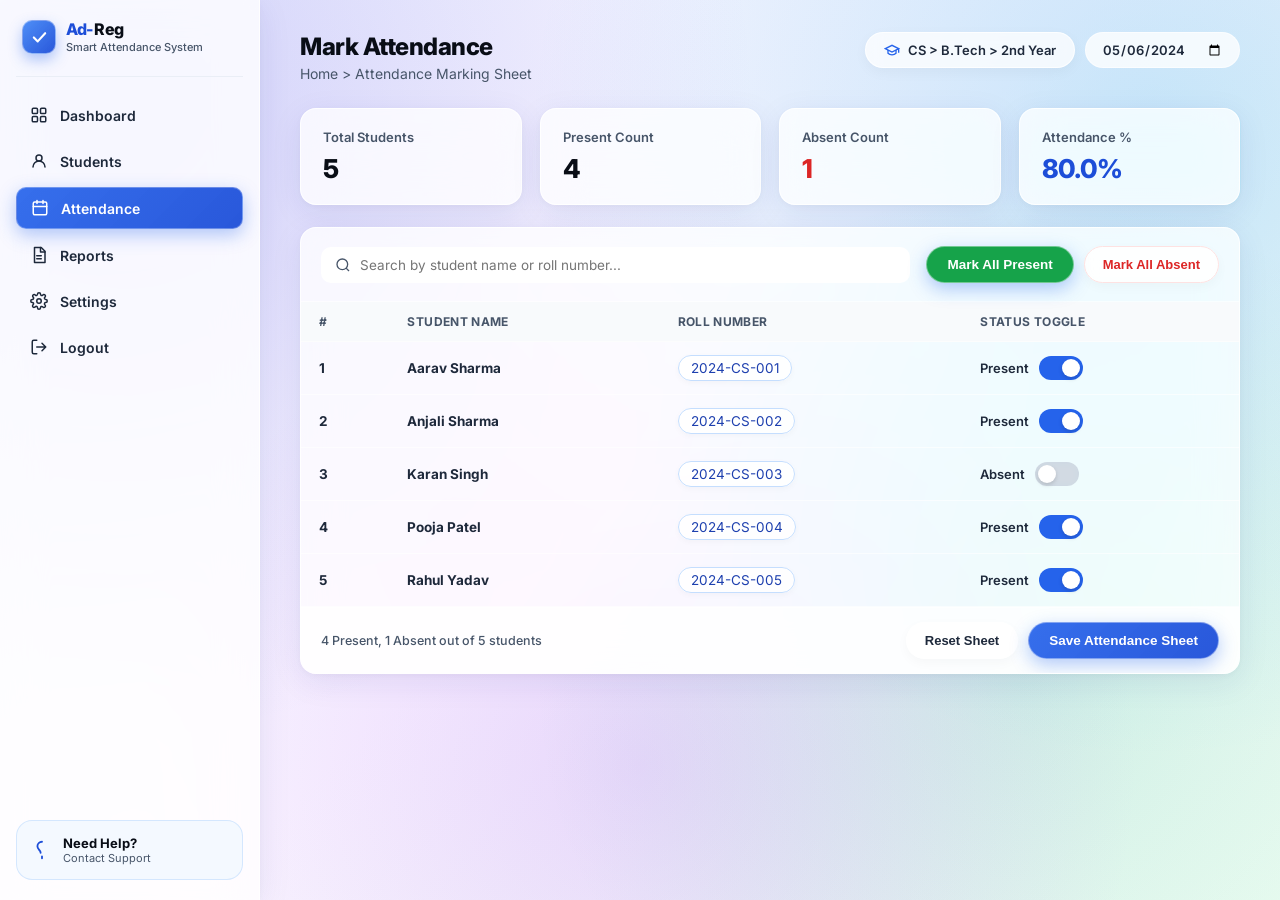
==== commit 056d7f1b: "fix: update developer master console with direct access hub and clean utf-8 encodings" ====
--- a/attendance.html
+++ b/attendance.html
@@ -1,9 +1,9 @@
-﻿<!DOCTYPE html>
+<!DOCTYPE html>
 <html lang="en">
 <head>
 <meta charset="UTF-8">
 <meta name="viewport" content="width=device-width, initial-scale=1.0">
-<title>Ad-Reg â€” Mark Attendance</title>
+<title>Ad-Reg — Mark Attendance</title>
 <link rel="preconnect" href="https://fonts.googleapis.com">
 <link href="https://fonts.googleapis.com/css2?family=Inter:wght@400;500;600;700;800&display=swap" rel="stylesheet">
 <link rel="stylesheet" href="styles.css">
@@ -105,7 +105,7 @@
       <div class="table-toolbar">
         <div class="search-box">
           <svg viewBox="0 0 24 24" fill="none" stroke="currentColor" stroke-width="2"><circle cx="11" cy="11" r="8"/><line x1="21" y1="21" x2="16.65" y2="16.65"/></svg>
-          <input type="text" id="markingSearchInput" placeholder="â€”">
+          <input type="text" id="markingSearchInput" placeholder="Search by student name or roll number...">
         </div>
 
         <div style="display: flex; gap: 10px;">
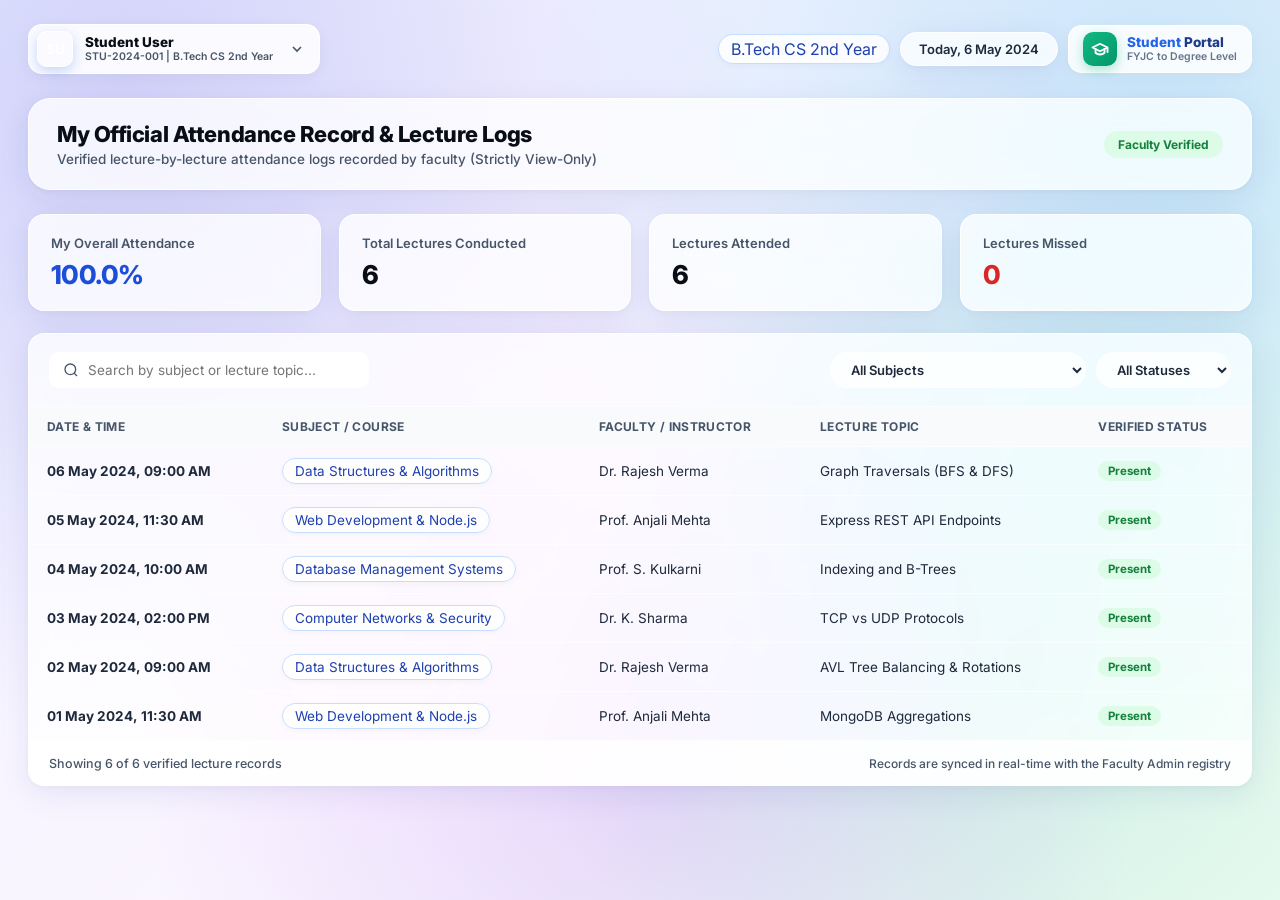
==== commit 1233dba7: "feat: transform attendance into strictly view-only personal student lecture log and remove mock name" ====
--- a/attendance.html
+++ b/attendance.html
@@ -3,146 +3,179 @@
 <head>
 <meta charset="UTF-8">
 <meta name="viewport" content="width=device-width, initial-scale=1.0">
-<title>Ad-Reg — Mark Attendance</title>
+<title>Student Portal — My Attendance Record</title>
 <link rel="preconnect" href="https://fonts.googleapis.com">
 <link href="https://fonts.googleapis.com/css2?family=Inter:wght@400;500;600;700;800&display=swap" rel="stylesheet">
 <link rel="stylesheet" href="styles.css">
 </head>
 <body class="app-body">
 
-<div class="app-shell">
+<div class="student-portal-shell">
 
-  <aside class="sidebar" id="sidebar">
-    <div class="sidebar-brand">
-      <span class="badge">
-        <svg viewBox="0 0 24 24" fill="none" xmlns="http://www.w3.org/2000/svg">
-          <path d="M4 12L9.5 17.5L20 6" stroke="white" stroke-width="3" stroke-linecap="round" stroke-linejoin="round"/>
-        </svg>
+  <!-- Top Navigation & Brand Bar -->
+  <header class="student-portal-top-bar">
+    <!-- Left: Rectangular Profile Badge with Snug Floating Dropdown -->
+    <div class="student-profile-dropdown-wrapper" id="profileDropdownWrapper">
+      <div class="student-profile-header-card" onclick="toggleStudentNavDropdown(event)" title="Click to Open Menu Navigation">
+        <div class="avatar-circle">—</div>
+        <div class="profile-card-text">
+          <div class="profile-card-name" id="studentSidebarName">—</div>
+          <div class="profile-card-meta" id="studentSidebarMeta">—</div>
+        </div>
+        <div class="profile-card-arrow">
+          <svg class="chevron-dropdown-icon" viewBox="0 0 24 24" width="16" height="16" fill="none" stroke="currentColor" stroke-width="2.5">
+            <polyline points="6 9 12 15 18 9"/>
+          </svg>
+        </div>
+      </div>
+
+      <!-- Floating Frosted Glass Dropdown Menu -->
+      <nav class="student-nav-dropdown-menu" id="studentNavDropdown">
+        <a href="student-dashboard.html" class="student-dropdown-item">
+          <svg viewBox="0 0 24 24"><rect x="3" y="3" width="7" height="7" rx="1.5"/><rect x="14" y="3" width="7" height="7" rx="1.5"/><rect x="3" y="14" width="7" height="7" rx="1.5"/><rect x="14" y="14" width="7" height="7" rx="1.5"/></svg>
+          <span>Overview & Stats</span>
+        </a>
+        <a href="attendance.html" class="student-dropdown-item active">
+          <svg viewBox="0 0 24 24"><rect x="3" y="4" width="18" height="17" rx="2"/><path d="M8 2v4M16 2v4M3 10h18"/></svg>
+          <span>My Attendance Record</span>
+        </a>
+        <a href="calendar.html" class="student-dropdown-item">
+          <svg viewBox="0 0 24 24"><rect x="3" y="4" width="18" height="18" rx="2"/><line x1="16" y1="2" x2="16" y2="6"/><line x1="8" y1="2" x2="8" y2="6"/><line x1="3" y1="10" x2="21" y2="10"/></svg>
+          <span>Academic Calendar</span>
+        </a>
+        <a href="student-profile.html" class="student-dropdown-item">
+          <svg viewBox="0 0 24 24"><circle cx="12" cy="8" r="4"/><path d="M4 20c0-4.4 3.6-8 8-8s8 3.6 8 8"/></svg>
+          <span>My Profile & Records</span>
+        </a>
+        <a href="student-leaves.html" class="student-dropdown-item">
+          <svg viewBox="0 0 24 24"><path d="M14 2H6a2 2 0 0 0-2 2v16a2 2 0 0 0 2 2h12a2 2 0 0 0 2-2V8z"/><polyline points="14 2 14 8 20 8"/><line x1="16" y1="13" x2="8" y2="13"/><line x1="16" y1="17" x2="8" y2="17"/></svg>
+          <span>Leave Applications</span>
+        </a>
+        <a href="student-reports.html" class="student-dropdown-item">
+          <svg viewBox="0 0 24 24"><path d="M22 11.08V12a10 10 0 1 1-5.93-9.14"/><polyline points="22 4 12 14.01 9 11.01"/></svg>
+          <span>Results & Reports</span>
+        </a>
+        <a href="student-schedule.html" class="student-dropdown-item">
+          <svg viewBox="0 0 24 24"><rect x="3" y="4" width="18" height="18" rx="2" ry="2"/><line x1="16" y1="2" x2="16" y2="6"/><line x1="8" y1="2" x2="8" y2="6"/><line x1="3" y1="10" x2="21" y2="10"/></svg>
+          <span>Holidays & Schedule</span>
+        </a>
+        <div class="student-dropdown-divider"></div>
+        <a href="index.html" class="student-dropdown-item text-danger">
+          <svg viewBox="0 0 24 24"><path d="M9 21H5a2 2 0 0 1-2-2V5a2 2 0 0 1 2-2h4"/><path d="M16 17l5-5-5-5M21 12H9"/></svg>
+          <span>Logout</span>
+        </a>
+      </nav>
+    </div>
+
+    <!-- Right: Crumb Badge, Today Pill & Rectangular Student Portal Brand Badge -->
+    <div class="header-actions">
+      <span class="crumb-badge" id="studentCrumbBadge">—</span>
+      <div class="today-pill" id="studentTodayPill">Today, 6 May 2024</div>
+
+      <div class="student-portal-header-badge" title="Student Portal — FYJC to Degree Level">
+        <div style="width: 34px; height: 34px; border-radius: 10px; background: linear-gradient(135deg, #10b981, #059669); display: flex; align-items: center; justify-content: center; box-shadow: 0 4px 12px rgba(16, 185, 129, 0.35);">
+          <svg width="18" height="18" viewBox="0 0 24 24" fill="none" stroke="white" stroke-width="2.5" stroke-linecap="round" stroke-linejoin="round">
+            <path d="M22 10v6M2 10l10-5 10 5-10 5z"/>
+            <path d="M6 12v5c3 3 9 3 12 0v-5"/>
+          </svg>
+        </div>
+        <div>
+          <div style="font-size: 13.5px; font-weight: 800; color: #1e3a8a; line-height: 1.1;">
+            <span style="color: #2563eb;">Student</span> Portal
+          </div>
+          <div style="font-size: 10.5px; font-weight: 600; color: #64748b; margin-top: 1px;">
+            FYJC to Degree Level
+          </div>
+        </div>
+      </div>
+    </div>
+  </header>
+
+  <!-- Welcome Header Banner -->
+  <div class="portal-welcome-banner">
+    <div>
+      <h2>My Official Attendance Record & Lecture Logs</h2>
+      <p class="welcome-line">Verified lecture-by-lecture attendance logs recorded by faculty (Strictly View-Only)</p>
+    </div>
+    <div style="display: flex; gap: 10px; align-items: center;">
+      <span class="status-badge active" style="font-size: 12px; padding: 6px 14px;">
+        Faculty Verified
       </span>
-      <div>
-        <h1><span class="accent">Ad-</span><span class="dark">Reg</span></h1>
-        <p class="sidebar-tag">Smart Attendance System</p>
+    </div>
+  </div>
+
+  <!-- Student Personal Attendance Metric Cards -->
+  <section class="stat-grid">
+    <div class="stat-card">
+      <p class="stat-label">My Overall Attendance</p>
+      <p class="stat-value stat-accent" id="myOverallRate">0.0%</p>
+    </div>
+    <div class="stat-card">
+      <p class="stat-label">Total Lectures Conducted</p>
+      <p class="stat-value" id="myTotalLectures">0</p>
+    </div>
+    <div class="stat-card">
+      <p class="stat-label">Lectures Attended</p>
+      <p class="stat-value" id="myAttendedLectures">0</p>
+    </div>
+    <div class="stat-card">
+      <p class="stat-label">Lectures Missed</p>
+      <p class="stat-value stat-danger" id="myMissedLectures">0</p>
+    </div>
+  </section>
+
+  <!-- Verified Attendance Logs Panel (View-Only) -->
+  <section class="panel table-panel">
+    
+    <div class="table-toolbar" style="flex-wrap: wrap; gap: 12px;">
+      <div class="search-box" style="max-width: 320px;">
+        <svg viewBox="0 0 24 24" fill="none" stroke="currentColor" stroke-width="2"><circle cx="11" cy="11" r="8"/><line x1="21" y1="21" x2="16.65" y2="16.65"/></svg>
+        <input type="text" id="myAttendanceSearchInput" placeholder="Search by subject or lecture topic...">
+      </div>
+
+      <div class="toolbar-filters" style="display: flex; gap: 10px;">
+        <select id="mySubjectFilter" class="select-pill" aria-label="Filter by Subject">
+          <option value="all" selected>All Subjects</option>
+          <option value="dsa">Data Structures & Algorithms</option>
+          <option value="web">Web Development & Node.js</option>
+          <option value="dbms">Database Management Systems</option>
+          <option value="cn">Computer Networks & Security</option>
+        </select>
+        <select id="myStatusFilter" class="select-pill" aria-label="Filter by Status">
+          <option value="all" selected>All Statuses</option>
+          <option value="Present">Present Only</option>
+          <option value="Absent">Absent Only</option>
+        </select>
       </div>
     </div>
 
-    <nav class="nav-list">
-      <a href="dashboard.html" class="nav-item">
-        <svg viewBox="0 0 24 24"><rect x="3" y="3" width="7" height="7" rx="1.5"/><rect x="14" y="3" width="7" height="7" rx="1.5"/><rect x="3" y="14" width="7" height="7" rx="1.5"/><rect x="14" y="14" width="7" height="7" rx="1.5"/></svg>
-        Dashboard
-      </a>
-      <a href="students.html" class="nav-item">
-        <svg viewBox="0 0 24 24"><circle cx="12" cy="8" r="4"/><path d="M4 20c0-4.4 3.6-8 8-8s8 3.6 8 8"/></svg>
-        Students
-      </a>
-      <a href="attendance.html" class="nav-item active">
-        <svg viewBox="0 0 24 24"><rect x="3" y="4" width="18" height="17" rx="2"/><path d="M8 2v4M16 2v4M3 10h18"/></svg>
-        Attendance
-      </a>
-      <a href="reports.html" class="nav-item">
-        <svg viewBox="0 0 24 24"><path d="M6 2h9l5 5v15H6z"/><path d="M14 2v6h6M9 13h6M9 17h6"/></svg>
-        Reports
-      </a>
-      <a href="settings.html" class="nav-item">
-        <svg viewBox="0 0 24 24"><circle cx="12" cy="12" r="3"/><path d="M19.4 15a1.7 1.7 0 0 0 .3 1.9l.1.1a2 2 0 1 1-2.8 2.8l-.1-.1a1.7 1.7 0 0 0-1.9-.3 1.7 1.7 0 0 0-1 1.5V21a2 2 0 1 1-4 0v-.1a1.7 1.7 0 0 0-1-1.6 1.7 1.7 0 0 0-1.9.3l-.1.1a2 2 0 1 1-2.8-2.8l.1-.1a1.7 1.7 0 0 0 .3-1.9 1.7 1.7 0 0 0-1.5-1H3a2 2 0 1 1 0-4h.1a1.7 1.7 0 0 0 1.6-1 1.7 1.7 0 0 0-.3-1.9l-.1-.1a2 2 0 1 1 2.8-2.8l.1.1a1.7 1.7 0 0 0 1.9.3H9a1.7 1.7 0 0 0 1-1.5V3a2 2 0 1 1 4 0v.1a1.7 1.7 0 0 0 1 1.5 1.7 1.7 0 0 0 1.9-.3l.1-.1a2 2 0 1 1 2.8 2.8l-.1.1a1.7 1.7 0 0 0-.3 1.9V9a1.7 1.7 0 0 0 1.5 1H21a2 2 0 1 1 0 4h-.1a1.7 1.7 0 0 0-1.5 1Z"/></svg>
-        Settings
-      </a>
-      <a href="index.html" class="nav-item">
-        <svg viewBox="0 0 24 24"><path d="M9 21H5a2 2 0 0 1-2-2V5a2 2 0 0 1 2-2h4"/><path d="M16 17l5-5-5-5M21 12H9"/></svg>
-        Logout
-      </a>
-    </nav>
+    <div class="table-responsive">
+      <table class="data-table">
+        <thead>
+          <tr>
+            <th>Date & Time</th>
+            <th>Subject / Course</th>
+            <th>Faculty / Instructor</th>
+            <th>Lecture Topic</th>
+            <th>Verified Status</th>
+          </tr>
+        </thead>
+        <tbody id="myAttendanceLogsBody">
+          <!-- Rendered dynamically via script.js for logged in student -->
+        </tbody>
+      </table>
+    </div>
 
-    <div class="help-widget">
-      <svg viewBox="0 0 24 24"><path d="M12 19v2M12 3a5 5 0 0 0-5 5c0 2 1 3 2 4s1.5 1.5 1.5 3"/><circle cx="12" cy="9" r="0"/></svg>
-      <div>
-        <p class="help-title">Need Help?</p>
-        <p class="help-sub">Contact Support</p>
+    <div class="table-footer" style="display: flex; justify-content: space-between; align-items: center;">
+      <p id="myAttendanceSummaryText">Showing verified attendance logs</p>
+      <div style="font-size: 12px; color: var(--ink-500); font-weight: 500;">
+        Records are synced in real-time with the Faculty Admin registry
       </div>
     </div>
-  </aside>
 
-  <main class="main-content">
+  </section>
 
-    <header class="content-header">
-      <div>
-        <h2>Mark Attendance</h2>
-        <p class="welcome-line">Home &gt; Attendance Marking Sheet</p>
-      </div>
-      <div class="header-actions">
-        <div class="select-wrapper">
-          <button type="button" class="btn-faction-selector" id="openFactionBtn">
-            <svg viewBox="0 0 24 24" class="faction-icon" fill="none" stroke="currentColor" stroke-width="2"><path d="M22 10v6M2 10l10-5 10 5-10 5z"/><path d="M6 12v5c3 3 9 3 12 0v-5"/></svg>
-            <span id="factionButtonText">CS &gt; B.Tech &gt; 2nd Year</span>
-          </button>
-        </div>
-        <input type="date" id="attendanceDatePicker" class="select-pill" value="2024-05-06">
-      </div>
-    </header>
-
-    <!-- Live Attendance Marking Stats Summary -->
-    <section class="stat-grid">
-      <div class="stat-card">
-        <p class="stat-label">Total Students</p>
-        <p class="stat-value" id="markTotalCount">5</p>
-      </div>
-      <div class="stat-card">
-        <p class="stat-label">Present Count</p>
-        <p class="stat-value" id="markPresentCount">4</p>
-      </div>
-      <div class="stat-card">
-        <p class="stat-label">Absent Count</p>
-        <p class="stat-value stat-danger" id="markAbsentCount">1</p>
-      </div>
-      <div class="stat-card">
-        <p class="stat-label">Attendance %</p>
-        <p class="stat-value stat-accent" id="markPercentageRate">80.0%</p>
-      </div>
-    </section>
-
-    <!-- Marking Table Panel -->
-    <section class="panel table-panel">
-      
-      <div class="table-toolbar">
-        <div class="search-box">
-          <svg viewBox="0 0 24 24" fill="none" stroke="currentColor" stroke-width="2"><circle cx="11" cy="11" r="8"/><line x1="21" y1="21" x2="16.65" y2="16.65"/></svg>
-          <input type="text" id="markingSearchInput" placeholder="Search by student name or roll number...">
-        </div>
-
-        <div style="display: flex; gap: 10px;">
-          <button type="button" class="btn-primary-action" style="background: #16a34a;" onclick="markAllStatus(true)">Mark All Present</button>
-          <button type="button" class="btn-secondary" style="color: var(--danger); border-color: #fee2e2;" onclick="markAllStatus(false)">Mark All Absent</button>
-        </div>
-      </div>
-
-      <div class="table-responsive">
-        <table class="data-table">
-          <thead>
-            <tr>
-              <th>#</th>
-              <th>Student Name</th>
-              <th>Roll Number</th>
-              <th>Status Toggle</th>
-            </tr>
-          </thead>
-          <tbody id="attendanceMarkingBody">
-            <!-- Rendered via script.js -->
-          </tbody>
-        </table>
-      </div>
-
-      <div class="table-footer" style="display: flex; justify-content: space-between; align-items: center;">
-        <p id="markingSummaryText">5 students in this session</p>
-        <div style="display: flex; gap: 10px;">
-          <button type="button" class="btn-secondary" onclick="location.reload()">Reset Sheet</button>
-          <button type="button" class="btn-primary-action" onclick="saveAttendanceSheet()">Save Attendance Sheet</button>
-        </div>
-      </div>
-
-    </section>
-
-  </main>
-
-</div>
+</div> <!-- .student-portal-shell -->
 
 <script src="script.js"></script>
 </body>
--- a/styles.css
+++ b/styles.css
@@ -2094,6 +2094,239 @@
   color: #f8fafc !important;
 }
 
+/* ==========================================================
+   ATTENDANCE RANKING SYSTEM BOARD (STUDENT PORTAL LEADERBOARD)
+   ========================================================== */
+
+.leaderboard-container {
+  display: flex;
+  flex-direction: column;
+  gap: 20px;
+}
+
+.leaderboard-top-podium {
+  display: grid;
+  grid-template-columns: 1fr 1.15fr 1fr;
+  gap: 16px;
+  margin-bottom: 8px;
+  align-items: flex-end;
+}
+
+.podium-card {
+  background: rgba(255, 255, 255, 0.88);
+  border: 1px solid rgba(255, 255, 255, 0.95);
+  border-radius: var(--radius-lg);
+  padding: 20px 16px;
+  text-align: center;
+  position: relative;
+  box-shadow: 0 10px 25px -5px rgba(0, 0, 0, 0.06), 0 8px 10px -6px rgba(0, 0, 0, 0.04);
+  backdrop-filter: blur(16px);
+  transition: transform 0.2s ease, box-shadow 0.2s ease;
+}
+
+.podium-card:hover {
+  transform: translateY(-4px);
+  box-shadow: 0 16px 32px -8px rgba(0, 0, 0, 0.12);
+}
+
+.podium-card.rank-1 {
+  background: linear-gradient(180deg, rgba(254, 243, 199, 0.92) 0%, rgba(255, 255, 255, 0.95) 100%);
+  border: 2px solid #fbbf24;
+  box-shadow: 0 14px 30px -6px rgba(245, 158, 11, 0.25);
+  transform: scale(1.04);
+}
+
+.podium-card.rank-1:hover {
+  transform: scale(1.04) translateY(-4px);
+}
+
+.podium-card.rank-2 {
+  background: linear-gradient(180deg, rgba(241, 245, 249, 0.95) 0%, rgba(255, 255, 255, 0.95) 100%);
+  border: 2px solid #cbd5e1;
+}
+
+.podium-card.rank-3 {
+  background: linear-gradient(180deg, rgba(255, 237, 213, 0.92) 0%, rgba(255, 255, 255, 0.95) 100%);
+  border: 2px solid #fdba74;
+}
+
+.podium-rank-badge {
+  position: absolute;
+  top: -14px;
+  left: 50%;
+  transform: translateX(-50%);
+  padding: 4px 14px;
+  border-radius: 999px;
+  font-size: 12px;
+  font-weight: 800;
+  letter-spacing: 0.5px;
+  text-transform: uppercase;
+  box-shadow: 0 4px 10px rgba(0,0,0,0.1);
+}
+
+.rank-1 .podium-rank-badge {
+  background: linear-gradient(135deg, #f59e0b, #d97706);
+  color: #fff;
+}
+
+.rank-2 .podium-rank-badge {
+  background: linear-gradient(135deg, #64748b, #475569);
+  color: #fff;
+}
+
+.rank-3 .podium-rank-badge {
+  background: linear-gradient(135deg, #ea580c, #c2410c);
+  color: #fff;
+}
+
+.podium-avatar {
+  width: 56px;
+  height: 56px;
+  border-radius: 50%;
+  background: linear-gradient(135deg, var(--blue-600), var(--blue-800));
+  color: #fff;
+  display: flex;
+  align-items: center;
+  justify-content: center;
+  font-size: 20px;
+  font-weight: 700;
+  margin: 8px auto 10px;
+  border: 3px solid #fff;
+  box-shadow: 0 4px 12px rgba(0,0,0,0.1);
+}
+
+.rank-1 .podium-avatar {
+  width: 68px;
+  height: 68px;
+  font-size: 24px;
+  border-color: #fef08a;
+  background: linear-gradient(135deg, #d97706, #b45309);
+}
+
+.podium-name {
+  font-size: 15px;
+  font-weight: 700;
+  color: var(--ink-900);
+  margin-bottom: 2px;
+}
+
+.podium-roll {
+  font-size: 11.5px;
+  font-weight: 600;
+  color: var(--ink-500);
+  margin-bottom: 8px;
+}
+
+.podium-percent {
+  font-size: 20px;
+  font-weight: 800;
+  color: var(--blue-700);
+}
+
+.rank-1 .podium-percent {
+  font-size: 24px;
+  color: #b45309;
+}
+
+.podium-classes {
+  font-size: 11px;
+  font-weight: 600;
+  color: var(--ink-500);
+  margin-top: 2px;
+}
+
+/* Leaderboard List Rows */
+.leaderboard-list {
+  display: flex;
+  flex-direction: column;
+  gap: 10px;
+}
+
+.leaderboard-row {
+  display: flex;
+  align-items: center;
+  justify-content: space-between;
+  padding: 12px 18px;
+  background: rgba(255, 255, 255, 0.75);
+  border: 1px solid rgba(226, 232, 240, 0.9);
+  border-radius: var(--radius-md);
+  transition: background 0.15s ease, transform 0.15s ease;
+}
+
+.leaderboard-row:hover {
+  background: rgba(255, 255, 255, 0.95);
+  transform: translateX(4px);
+}
+
+.leaderboard-row.is-current-user {
+  background: rgba(37, 99, 235, 0.08);
+  border: 1.5px solid var(--blue-600);
+}
+
+.leaderboard-left {
+  display: flex;
+  align-items: center;
+  gap: 14px;
+}
+
+.rank-number-pill {
+  width: 32px;
+  height: 32px;
+  border-radius: 50%;
+  background: var(--bg);
+  color: var(--ink-700);
+  display: flex;
+  align-items: center;
+  justify-content: center;
+  font-size: 13px;
+  font-weight: 800;
+  border: 1px solid var(--border);
+}
+
+.leaderboard-user-info .leaderboard-user-name {
+  font-size: 14px;
+  font-weight: 700;
+  color: var(--ink-900);
+}
+
+.leaderboard-user-info .leaderboard-user-meta {
+  font-size: 11.5px;
+  color: var(--ink-500);
+  font-weight: 500;
+}
+
+.leaderboard-right {
+  display: flex;
+  align-items: center;
+  gap: 16px;
+}
+
+.leaderboard-bar-wrap {
+  width: 140px;
+}
+
+.leaderboard-rate-val {
+  font-size: 15px;
+  font-weight: 800;
+  color: var(--blue-700);
+  min-width: 60px;
+  text-align: right;
+}
+
+@media (max-width: 768px) {
+  .leaderboard-top-podium {
+    grid-template-columns: 1fr;
+    gap: 20px;
+  }
+  .podium-card.rank-1 {
+    transform: none;
+    order: -1;
+  }
+  .leaderboard-bar-wrap {
+    display: none;
+  }
+}
+
 
 
 
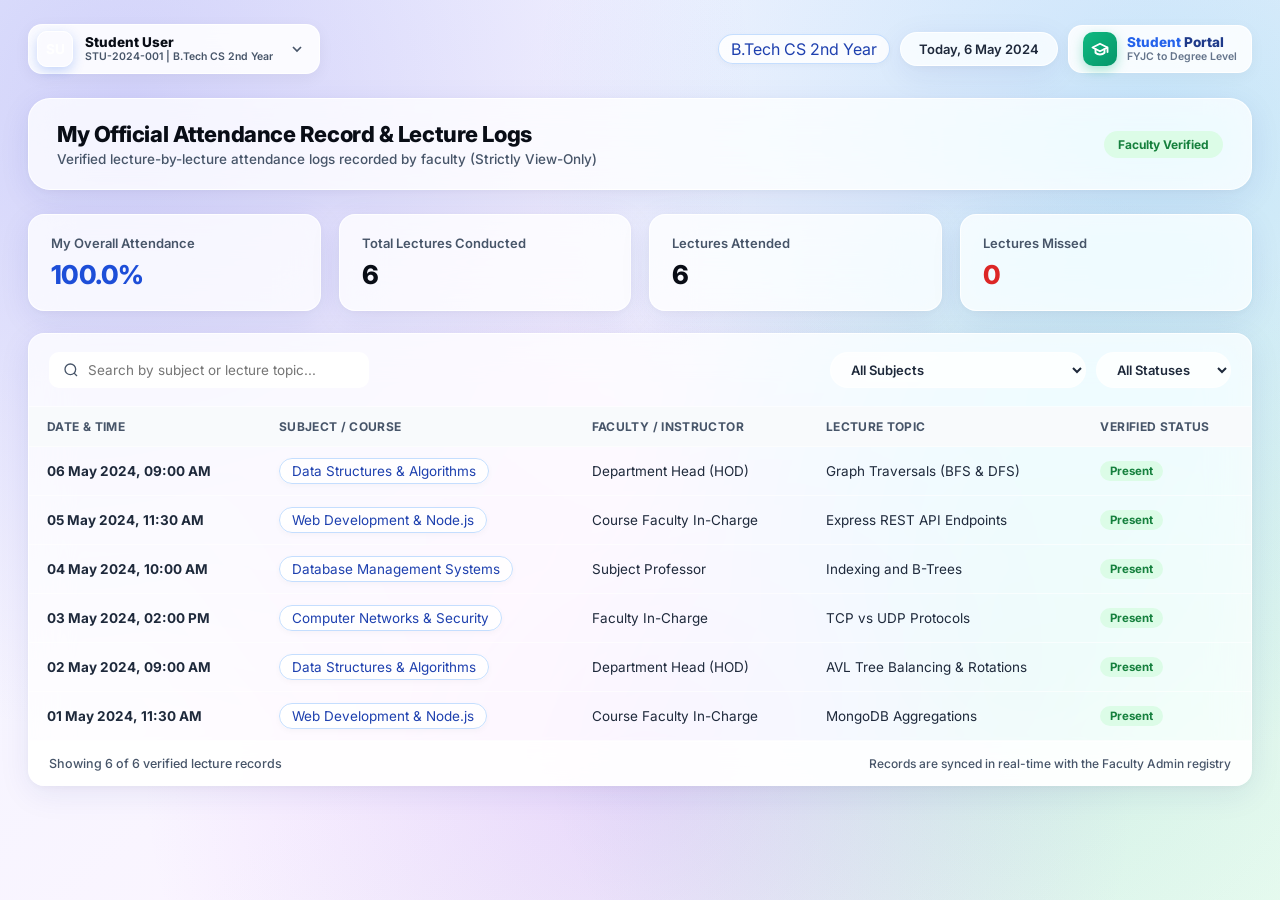
==== commit 3e2946fc: "feat: implement Indian regional calendar, leave rate limiting policy, announcements hub, and purge f" ====
--- a/attendance.html
+++ b/attendance.html
@@ -42,6 +42,10 @@
         <a href="calendar.html" class="student-dropdown-item">
           <svg viewBox="0 0 24 24"><rect x="3" y="4" width="18" height="18" rx="2"/><line x1="16" y1="2" x2="16" y2="6"/><line x1="8" y1="2" x2="8" y2="6"/><line x1="3" y1="10" x2="21" y2="10"/></svg>
           <span>Academic Calendar</span>
+        </a>
+        <a href="notices.html" class="student-dropdown-item">
+          <svg viewBox="0 0 24 24"><path d="M18 8A6 6 0 0 0 6 8c0 7-3 9-3 9h18s-3-2-3-9"/><path d="M13.73 21a2 2 0 0 1-3.46 0"/></svg>
+          <span>Notices & Discussions</span>
         </a>
         <a href="student-profile.html" class="student-dropdown-item">
           <svg viewBox="0 0 24 24"><circle cx="12" cy="8" r="4"/><path d="M4 20c0-4.4 3.6-8 8-8s8 3.6 8 8"/></svg>
--- a/styles.css
+++ b/styles.css
@@ -2327,6 +2327,296 @@
   }
 }
 
+/* ==========================================================
+   INDIA REGIONAL HOLIDAY CALENDAR STYLES
+   ========================================================== */
+
+.cal-day-badge.badge-national {
+  background: #fef3c7;
+  color: #92400e;
+  border: 1px solid #fde68a;
+}
+
+.cal-day-badge.badge-gazetted {
+  background: #fee2e2;
+  color: #991b1b;
+  border: 1px solid #fecaca;
+}
+
+.cal-day-badge.badge-inst {
+  background: #f3e8ff;
+  color: #6b21a8;
+  border: 1px solid #e9d5ff;
+}
+
+.cal-day-badge.badge-compensatory {
+  background: #dbeafe;
+  color: #1e40af;
+  border: 1px solid #bfdbfe;
+}
+
+.holiday-type-tag {
+  display: inline-flex;
+  align-items: center;
+  gap: 4px;
+  font-size: 11px;
+  font-weight: 700;
+  padding: 3px 8px;
+  border-radius: 6px;
+  text-transform: uppercase;
+  letter-spacing: 0.4px;
+}
+
+.holiday-type-tag.national {
+  background: #fef3c7;
+  color: #92400e;
+}
+
+.holiday-type-tag.gazetted {
+  background: #fee2e2;
+  color: #991b1b;
+}
+
+.holiday-type-tag.institutional {
+  background: #f3e8ff;
+  color: #6b21a8;
+}
+
+.holiday-type-tag.compensatory {
+  background: #dbeafe;
+  color: #1e40af;
+}
+
+/* ==========================================================
+   NOTICES, ANNOUNCEMENTS & DISCUSSION FORUM STYLES
+   ========================================================== */
+
+.tab-nav {
+  display: flex;
+  gap: 10px;
+  border-bottom: 1px solid var(--border);
+  margin-bottom: 20px;
+}
+
+.tab-btn {
+  padding: 10px 18px;
+  font-size: 13.5px;
+  font-weight: 600;
+  color: var(--ink-500);
+  background: none;
+  border: none;
+  border-bottom: 2px solid transparent;
+  cursor: pointer;
+  transition: all 0.2s ease;
+}
+
+.tab-btn:hover {
+  color: var(--blue-700);
+}
+
+.tab-btn.active {
+  color: var(--blue-700);
+  border-bottom-color: var(--blue-600);
+  font-weight: 700;
+}
+
+.notice-feed {
+  display: flex;
+  flex-direction: column;
+  gap: 16px;
+}
+
+.notice-card {
+  background: rgba(255, 255, 255, 0.88);
+  border: 1px solid rgba(226, 232, 240, 0.95);
+  border-radius: var(--radius-lg);
+  padding: 20px;
+  box-shadow: var(--shadow-card);
+  backdrop-filter: blur(14px);
+  transition: transform 0.2s ease, box-shadow 0.2s ease;
+  position: relative;
+}
+
+.notice-card:hover {
+  transform: translateY(-2px);
+  box-shadow: 0 12px 24px -6px rgba(0, 0, 0, 0.08);
+}
+
+.notice-card.urgent {
+  border-left: 4px solid #ef4444;
+}
+
+.notice-card.important {
+  border-left: 4px solid #f59e0b;
+}
+
+.notice-card.general {
+  border-left: 4px solid var(--blue-600);
+}
+
+.notice-header {
+  display: flex;
+  justify-content: space-between;
+  align-items: flex-start;
+  margin-bottom: 10px;
+}
+
+.notice-title-row {
+  display: flex;
+  align-items: center;
+  gap: 10px;
+  flex-wrap: wrap;
+}
+
+.notice-title {
+  font-size: 16px;
+  font-weight: 700;
+  color: var(--ink-900);
+  margin: 0;
+}
+
+.notice-badge {
+  font-size: 11px;
+  font-weight: 700;
+  padding: 3px 8px;
+  border-radius: 999px;
+  text-transform: uppercase;
+  letter-spacing: 0.4px;
+}
+
+.notice-badge.priority-urgent {
+  background: #fee2e2;
+  color: #dc2626;
+  border: 1px solid #fca5a5;
+}
+
+.notice-badge.priority-important {
+  background: #fef3c7;
+  color: #b45309;
+  border: 1px solid #fde68a;
+}
+
+.notice-badge.priority-general {
+  background: #e0f2fe;
+  color: #0369a1;
+  border: 1px solid #bae6fd;
+}
+
+.notice-meta {
+  font-size: 12px;
+  color: var(--ink-500);
+  font-weight: 500;
+  display: flex;
+  align-items: center;
+  gap: 12px;
+  margin-bottom: 12px;
+}
+
+.notice-body {
+  font-size: 13.5px;
+  color: var(--ink-700);
+  line-height: 1.6;
+}
+
+/* Discussion Board */
+.discussion-feed {
+  display: flex;
+  flex-direction: column;
+  gap: 18px;
+}
+
+.discussion-card {
+  background: rgba(255, 255, 255, 0.88);
+  border: 1px solid rgba(226, 232, 240, 0.95);
+  border-radius: var(--radius-lg);
+  padding: 20px;
+  box-shadow: var(--shadow-card);
+  backdrop-filter: blur(14px);
+}
+
+.discussion-header {
+  display: flex;
+  align-items: center;
+  justify-content: space-between;
+  margin-bottom: 12px;
+}
+
+.discussion-author {
+  display: flex;
+  align-items: center;
+  gap: 12px;
+}
+
+.discussion-author-name {
+  font-size: 14px;
+  font-weight: 700;
+  color: var(--ink-900);
+}
+
+.discussion-author-role {
+  font-size: 11.5px;
+  color: var(--ink-500);
+}
+
+.discussion-faculty-badge {
+  background: rgba(16, 185, 129, 0.1);
+  color: #047857;
+  border: 1px solid rgba(16, 185, 129, 0.25);
+  font-size: 10.5px;
+  font-weight: 700;
+  padding: 2px 8px;
+  border-radius: 999px;
+}
+
+.discussion-replies-list {
+  margin-top: 14px;
+  padding-left: 24px;
+  border-left: 2px solid var(--border);
+  display: flex;
+  flex-direction: column;
+  gap: 12px;
+}
+
+.reply-item {
+  background: rgba(248, 250, 252, 0.9);
+  padding: 12px 14px;
+  border-radius: var(--radius-sm);
+  border: 1px solid rgba(226, 232, 240, 0.8);
+}
+
+.reply-author {
+  font-size: 12.5px;
+  font-weight: 700;
+  color: var(--ink-900);
+  margin-bottom: 4px;
+  display: flex;
+  align-items: center;
+  gap: 8px;
+}
+
+.reply-text {
+  font-size: 13px;
+  color: var(--ink-700);
+  line-height: 1.5;
+}
+
+/* Rate Limit Control Policy Card */
+.policy-control-card {
+  background: rgba(255, 255, 255, 0.8);
+  border: 1px solid var(--border);
+  border-radius: var(--radius-md);
+  padding: 18px;
+  margin-top: 14px;
+}
+
+.policy-grid {
+  display: grid;
+  grid-template-columns: repeat(auto-fit, minmax(200px, 1fr));
+  gap: 16px;
+  margin-top: 12px;
+}
+
+
 
 
 
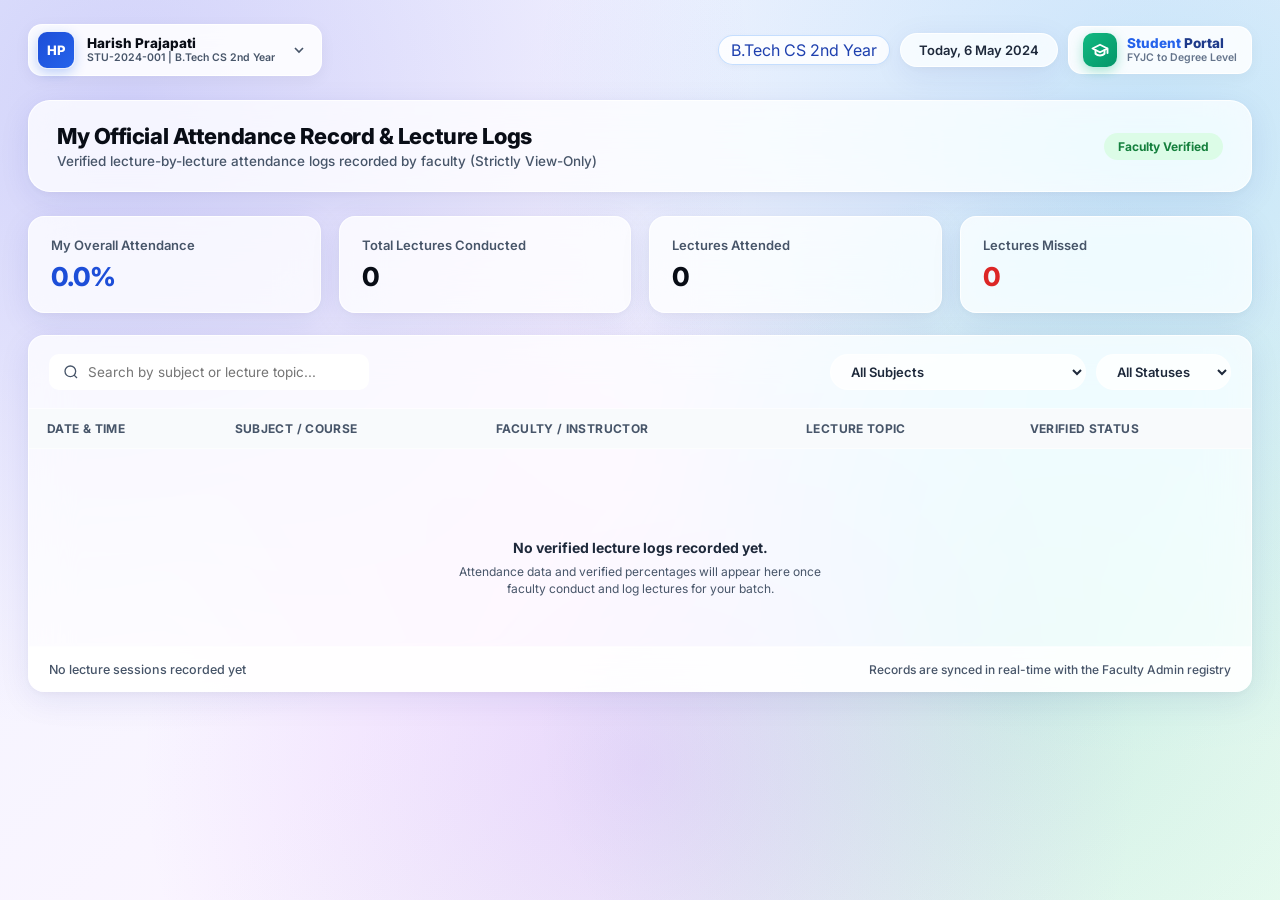
==== commit 9062e44c: "feat: purge fake data, remove emojis, add student e-ID card, save change indicator, zero attendance " ====
--- a/attendance.html
+++ b/attendance.html
@@ -17,7 +17,7 @@
     <!-- Left: Rectangular Profile Badge with Snug Floating Dropdown -->
     <div class="student-profile-dropdown-wrapper" id="profileDropdownWrapper">
       <div class="student-profile-header-card" onclick="toggleStudentNavDropdown(event)" title="Click to Open Menu Navigation">
-        <div class="avatar-circle">—</div>
+        <div class="avatar-circle">ST</div>
         <div class="profile-card-text">
           <div class="profile-card-name" id="studentSidebarName">—</div>
           <div class="profile-card-meta" id="studentSidebarMeta">—</div>
--- a/styles.css
+++ b/styles.css
@@ -436,19 +436,20 @@
 }
 
 .student-profile-header-card .avatar-circle {
-  width: 36px;
-  height: 36px;
+  width: 38px;
+  height: 38px;
   border-radius: 10px;
-  background: linear-gradient(135deg, var(--blue-600), var(--blue-800));
-  color: #fff;
+  background: linear-gradient(135deg, #1d4ed8, #2563eb) !important;
+  color: #ffffff !important;
   display: flex;
   align-items: center;
   justify-content: center;
-  font-size: 13.5px;
-  font-weight: 700;
-  box-shadow: 0 4px 12px rgba(37, 99, 235, 0.25);
-  border: 1.5px solid #fff;
+  font-size: 13px;
+  font-weight: 800;
+  box-shadow: 0 4px 12px rgba(37, 99, 235, 0.28);
+  border: 1.5px solid rgba(255, 255, 255, 0.9);
   flex-shrink: 0;
+  overflow: hidden;
 }
 
 .student-profile-header-card .profile-card-text {
@@ -2600,21 +2601,269 @@
   line-height: 1.5;
 }
 
-/* Rate Limit Control Policy Card */
-.policy-control-card {
-  background: rgba(255, 255, 255, 0.8);
+/* ==========================================================
+   STUDENT PROFILE & DOB LOCKING SYSTEM STYLES
+   ========================================================== */
+
+.dob-lock-container {
+  padding: 16px;
+  background: rgba(248, 250, 252, 0.9);
   border: 1px solid var(--border);
   border-radius: var(--radius-md);
-  padding: 18px;
-  margin-top: 14px;
-}
-
-.policy-grid {
-  display: grid;
-  grid-template-columns: repeat(auto-fit, minmax(200px, 1fr));
-  gap: 16px;
-  margin-top: 12px;
-}
+  margin-top: 6px;
+}
+
+.dob-lock-container.is-locked {
+  background: rgba(239, 246, 255, 0.7);
+  border-color: rgba(191, 219, 254, 0.9);
+}
+
+.dob-lock-badge {
+  display: inline-flex;
+  align-items: center;
+  gap: 6px;
+  font-size: 11.5px;
+  font-weight: 700;
+  color: #1e40af;
+  background: #dbeafe;
+  padding: 3px 10px;
+  border-radius: 999px;
+  border: 1px solid #bfdbfe;
+}
+
+.warning-alert-box {
+  background: #fffbeb;
+  border: 1px solid #fef3c7;
+  border-left: 4px solid #f59e0b;
+  border-radius: var(--radius-sm);
+  padding: 14px 16px;
+  margin-bottom: 16px;
+}
+
+.warning-alert-title {
+  font-size: 13.5px;
+  font-weight: 700;
+  color: #92400e;
+  display: flex;
+  align-items: center;
+  gap: 8px;
+  margin-bottom: 6px;
+}
+
+.warning-alert-body {
+  font-size: 12.5px;
+  color: #78350f;
+  line-height: 1.5;
+  margin: 0;
+}
+
+.profile-field-readonly {
+  background: rgba(241, 245, 249, 0.8) !important;
+  color: var(--ink-700) !important;
+  cursor: not-allowed;
+  border-color: rgba(203, 213, 225, 0.8) !important;
+}
+
+.editable-field-hint {
+  font-size: 11.5px;
+  color: var(--blue-600);
+  font-weight: 600;
+  margin-top: 4px;
+  display: inline-flex;
+  align-items: center;
+  gap: 4px;
+}
+
+/* ==========================================================
+   OFFICIAL STUDENT ELECTRONIC IDENTITY (e-ID) CARD COMPONENT
+   ========================================================== */
+
+.eid-card-container {
+  background: linear-gradient(135deg, #1e293b, #0f172a);
+  border-radius: 20px;
+  padding: 24px;
+  color: #fff;
+  position: relative;
+  overflow: hidden;
+  box-shadow: 0 16px 36px rgba(15, 23, 42, 0.25), 0 4px 12px rgba(0, 0, 0, 0.1);
+  border: 1px solid rgba(255, 255, 255, 0.15);
+  display: flex;
+  flex-direction: column;
+  gap: 18px;
+}
+
+.eid-card-container::before {
+  content: '';
+  position: absolute;
+  top: -60px;
+  right: -60px;
+  width: 180px;
+  height: 180px;
+  background: radial-gradient(circle, rgba(59, 130, 246, 0.25) 0%, transparent 70%);
+  border-radius: 50%;
+  pointer-events: none;
+}
+
+.eid-header {
+  display: flex;
+  align-items: center;
+  justify-content: space-between;
+  border-bottom: 1px solid rgba(255, 255, 255, 0.12);
+  padding-bottom: 12px;
+}
+
+.eid-brand {
+  display: flex;
+  align-items: center;
+  gap: 10px;
+}
+
+.eid-logo-crest {
+  width: 32px;
+  height: 32px;
+  background: linear-gradient(135deg, #3b82f6, #1d4ed8);
+  border-radius: 8px;
+  display: flex;
+  align-items: center;
+  justify-content: center;
+  box-shadow: 0 4px 10px rgba(37, 99, 235, 0.4);
+}
+
+.eid-title-wrap h4 {
+  font-size: 13.5px;
+  font-weight: 800;
+  letter-spacing: 0.5px;
+  margin: 0;
+  color: #f8fafc;
+  text-transform: uppercase;
+}
+
+.eid-title-wrap span {
+  font-size: 10px;
+  color: #94a3b8;
+  font-weight: 600;
+  letter-spacing: 0.8px;
+  text-transform: uppercase;
+}
+
+.eid-chip-wrap {
+  display: flex;
+  align-items: center;
+  gap: 8px;
+}
+
+.eid-chip {
+  width: 34px;
+  height: 26px;
+  background: linear-gradient(135deg, #fbbf24, #d97706);
+  border-radius: 5px;
+  border: 1px solid #fde68a;
+  position: relative;
+  box-shadow: inset 0 0 4px rgba(0,0,0,0.3);
+}
+
+.eid-body {
+  display: flex;
+  gap: 18px;
+  align-items: flex-start;
+}
+
+.eid-photo-box {
+  width: 90px;
+  height: 110px;
+  border-radius: 12px;
+  background: #334155;
+  border: 2px solid rgba(255, 255, 255, 0.2);
+  display: flex;
+  flex-direction: column;
+  align-items: center;
+  justify-content: center;
+  flex-shrink: 0;
+  overflow: hidden;
+  position: relative;
+  box-shadow: 0 4px 12px rgba(0,0,0,0.25);
+}
+
+.eid-photo-box img {
+  width: 100%;
+  height: 100%;
+  object-fit: cover;
+}
+
+.eid-info-grid {
+  display: flex;
+  flex-direction: column;
+  gap: 8px;
+  flex: 1;
+}
+
+.eid-field {
+  display: flex;
+  flex-direction: column;
+}
+
+.eid-label {
+  font-size: 9.5px;
+  color: #94a3b8;
+  text-transform: uppercase;
+  letter-spacing: 0.5px;
+  font-weight: 700;
+}
+
+.eid-value {
+  font-size: 13px;
+  font-weight: 700;
+  color: #f8fafc;
+}
+
+.eid-value.accent {
+  color: #60a5fa;
+  font-size: 14.5px;
+}
+
+.eid-footer {
+  display: flex;
+  align-items: center;
+  justify-content: space-between;
+  border-top: 1px solid rgba(255, 255, 255, 0.1);
+  padding-top: 12px;
+  font-size: 10.5px;
+  color: #94a3b8;
+}
+
+.eid-barcode {
+  display: flex;
+  align-items: center;
+  gap: 2px;
+  height: 22px;
+  opacity: 0.8;
+}
+
+.eid-bar {
+  background: #cbd5e1;
+  height: 100%;
+  border-radius: 1px;
+}
+
+.profile-save-status-bar {
+  display: flex;
+  align-items: center;
+  justify-content: space-between;
+  background: rgba(248, 250, 252, 0.95);
+  border: 1px solid var(--border);
+  padding: 10px 16px;
+  border-radius: var(--radius-md);
+  margin-bottom: 18px;
+}
+
+.save-status-indicator {
+  display: flex;
+  align-items: center;
+  gap: 8px;
+  font-size: 12.5px;
+  font-weight: 600;
+}
+
 
 
 
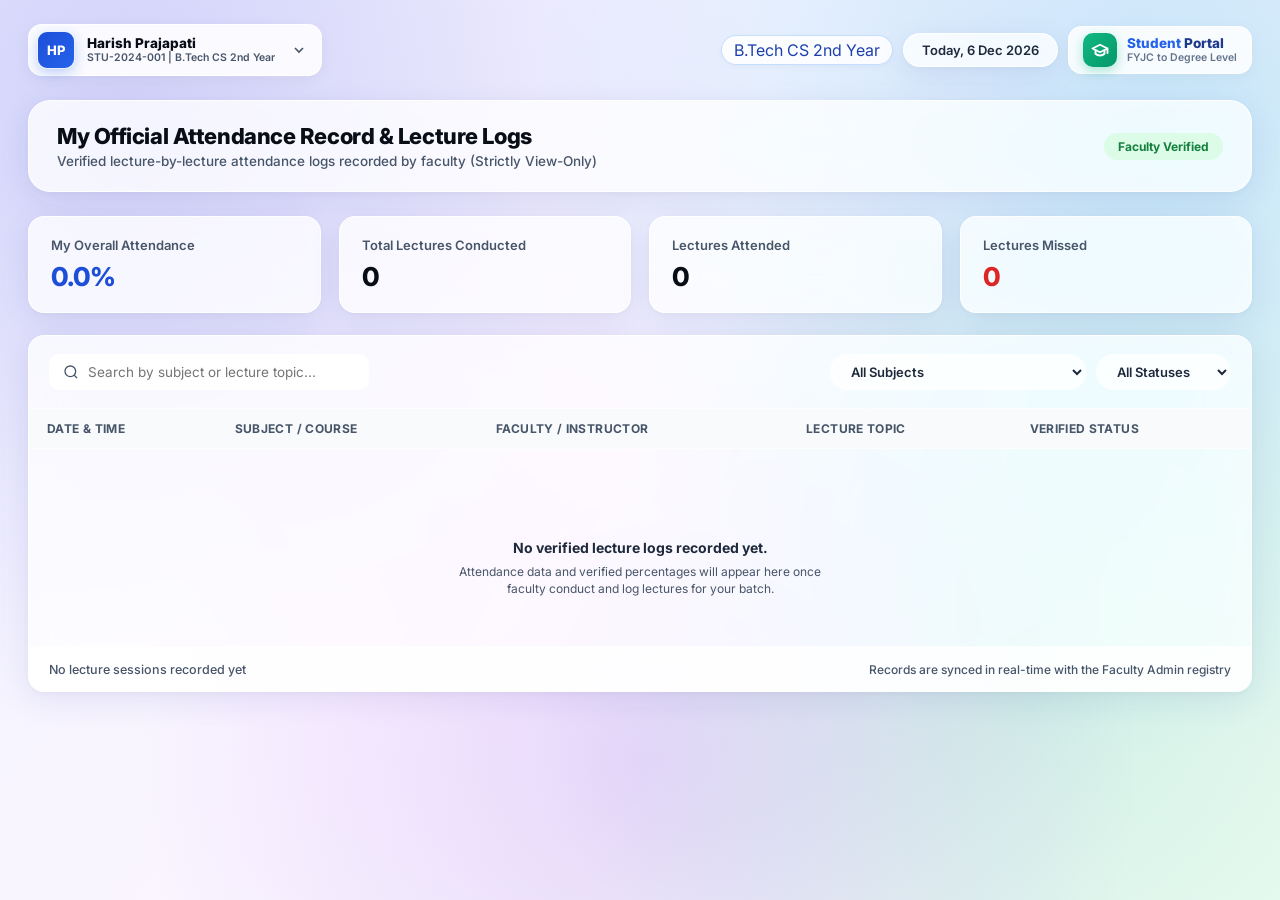
==== commit e5f7f4a8: "feat: real-time dynamic date calendar sync and comprehensive cross-page shortcut navigation" ====
--- a/attendance.html
+++ b/attendance.html
@@ -76,7 +76,7 @@
       <span class="crumb-badge" id="studentCrumbBadge">—</span>
       <div class="today-pill" id="studentTodayPill">Today, 6 May 2024</div>
 
-      <div class="student-portal-header-badge" title="Student Portal — FYJC to Degree Level">
+      <a href="student-dashboard.html" class="student-portal-header-badge" title="Click to open Student Dashboard" style="text-decoration: none; color: inherit;">
         <div style="width: 34px; height: 34px; border-radius: 10px; background: linear-gradient(135deg, #10b981, #059669); display: flex; align-items: center; justify-content: center; box-shadow: 0 4px 12px rgba(16, 185, 129, 0.35);">
           <svg width="18" height="18" viewBox="0 0 24 24" fill="none" stroke="white" stroke-width="2.5" stroke-linecap="round" stroke-linejoin="round">
             <path d="M22 10v6M2 10l10-5 10 5-10 5z"/>
@@ -91,7 +91,7 @@
             FYJC to Degree Level
           </div>
         </div>
-      </div>
+      </a>
     </div>
   </header>
 
@@ -108,24 +108,24 @@
     </div>
   </div>
 
-  <!-- Student Personal Attendance Metric Cards -->
+  <!-- Student Personal Attendance Metric Cards (Interactive Shortcuts) -->
   <section class="stat-grid">
-    <div class="stat-card">
+    <a href="student-reports.html" class="stat-card clickable-shortcut-card" title="Click to view full academic reports & results">
       <p class="stat-label">My Overall Attendance</p>
       <p class="stat-value stat-accent" id="myOverallRate">0.0%</p>
-    </div>
-    <div class="stat-card">
+    </a>
+    <a href="student-schedule.html" class="stat-card clickable-shortcut-card" title="Click to view weekly lectures & timetable">
       <p class="stat-label">Total Lectures Conducted</p>
       <p class="stat-value" id="myTotalLectures">0</p>
-    </div>
-    <div class="stat-card">
+    </a>
+    <a href="attendance.html" class="stat-card clickable-shortcut-card" title="Verified lectures present">
       <p class="stat-label">Lectures Attended</p>
       <p class="stat-value" id="myAttendedLectures">0</p>
-    </div>
-    <div class="stat-card">
+    </a>
+    <a href="student-leaves.html" class="stat-card clickable-shortcut-card" title="Click to submit an official leave application">
       <p class="stat-label">Lectures Missed</p>
       <p class="stat-value stat-danger" id="myMissedLectures">0</p>
-    </div>
+    </a>
   </section>
 
   <!-- Verified Attendance Logs Panel (View-Only) -->
--- a/styles.css
+++ b/styles.css
@@ -2864,6 +2864,28 @@
   font-weight: 600;
 }
 
+/* ==========================================================
+   INTERACTIVE SHORTCUT CARDS & CROSS-PAGE ACTION LINKS
+   ========================================================== */
+
+.clickable-shortcut-card {
+  cursor: pointer;
+  transition: all 0.22s cubic-bezier(0.34, 1.56, 0.64, 1) !important;
+  position: relative;
+  text-decoration: none !important;
+  color: inherit !important;
+}
+
+.clickable-shortcut-card:hover {
+  transform: translateY(-3px) scale(1.01);
+  box-shadow: 0 12px 24px -4px rgba(37, 99, 235, 0.15), 0 4px 12px rgba(0, 0, 0, 0.04) !important;
+  border-color: rgba(59, 130, 246, 0.8) !important;
+}
+
+.clickable-shortcut-card:active {
+  transform: translateY(-1px) scale(0.99);
+}
+
 
 
 
